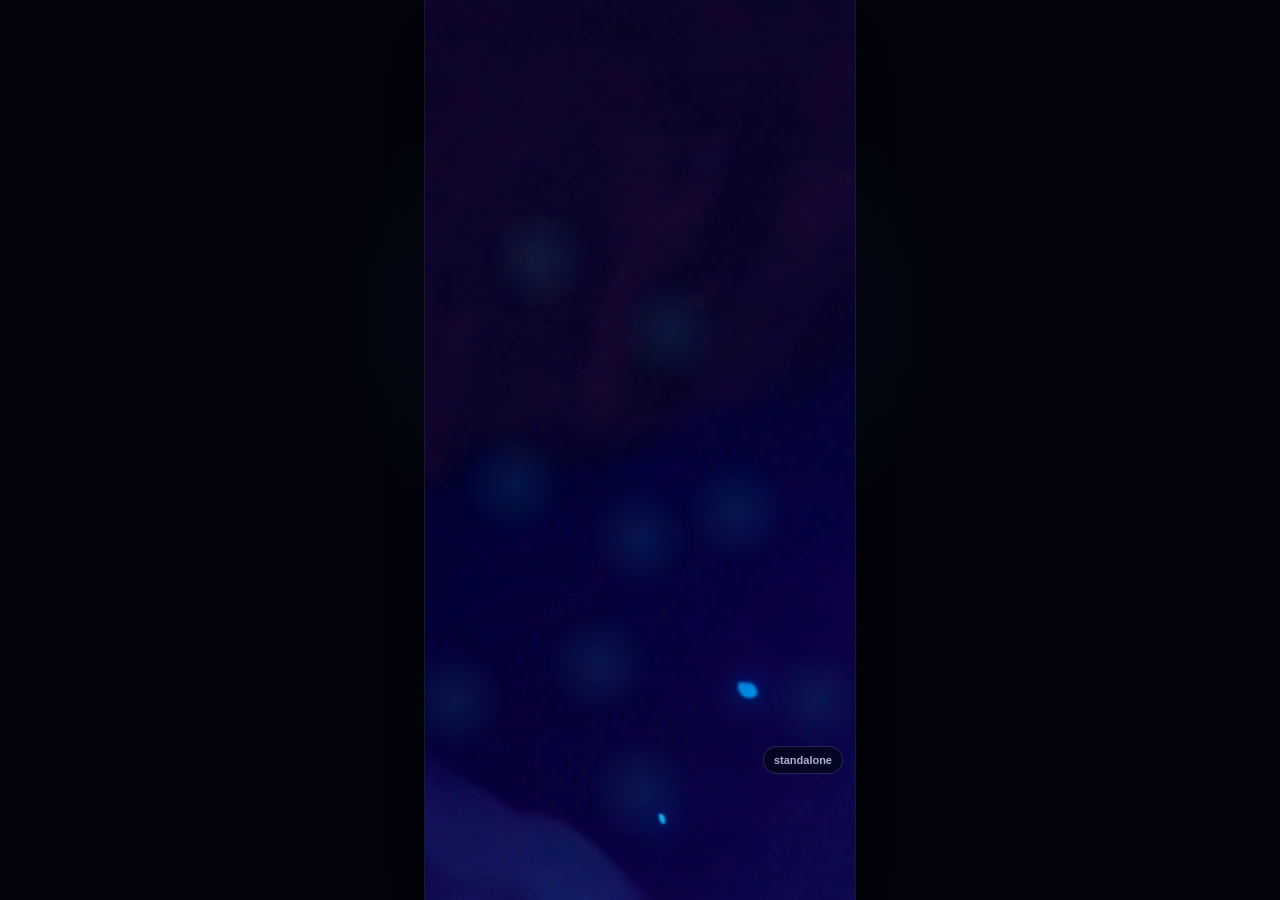
==== index.html @ a78a9703 "Update index.html" ====
<!doctype html>
<html lang="ru">
<head>
  <meta charset="UTF-8">
  <meta name="viewport" content="width=device-width,initial-scale=1,viewport-fit=cover">
  <meta name="color-scheme" content="dark">
  <meta name="theme-color" content="#07091a">
  <title>Башня Витрины · Game Center</title>
  <meta name="description" content="Музыкальный игровой центр Витрина Разбита">
  <link rel="stylesheet" href="./styles.css">
</head>
<body>
  <main class="bt-app" id="app">
    <section class="bt-scene" id="scene" aria-label="Башня Витрины">
      <div class="bt-world" id="world">
        <img class="bt-bg" id="bg-image" src="./assets/tower/bg.webp" alt="Башня Витрины" decoding="async" fetchpriority="high">

        <button class="bt-hotspot hotspot-melody" type="button" data-door="melody" aria-label="Зал Мелодий"></button>
        <button class="bt-hotspot hotspot-words" type="button" data-door="words" aria-label="Кузница Слов"></button>
        <button class="bt-hotspot hotspot-oracle" type="button" data-door="oracle" aria-label="Оракул Текстов"></button>
        <button class="bt-hotspot hotspot-heart" type="button" data-door="heart" aria-label="Сердце Витрины"></button>
        <button class="bt-hotspot hotspot-arena" type="button" data-door="arena" aria-label="Арена Турниров"></button>
        <button class="bt-hotspot hotspot-fame" type="button" data-door="fame" aria-label="Зал Славы"></button>
        <button class="bt-hotspot hotspot-daily" type="button" data-door="daily" aria-label="Ежедневный вызов"></button>
        <button class="bt-hotspot hotspot-chest" type="button" data-door="chest" aria-label="Сундук Осколков"></button>
        <button class="bt-hotspot hotspot-collection" type="button" data-door="collection" aria-label="Коллекция"></button>

        <button class="bt-nav-hotspot nav-games" type="button" data-door="nav:games" aria-label="Игры"></button>
        <button class="bt-nav-hotspot nav-tournaments" type="button" data-door="nav:tournaments" aria-label="Турниры"></button>
        <button class="bt-nav-hotspot nav-rating" type="button" data-door="nav:rating" aria-label="Рейтинг"></button>
        <button class="bt-nav-hotspot nav-profile" type="button" data-door="nav:profile" aria-label="Профиль"></button>
      </div>

      <div class="bt-bridge-pill" id="bridge-pill">bridge: wait</div>
      <div class="bt-toast" id="toast" hidden></div>
    </section>
  </main>

  <script type="module" src="./src/app.js"></script>
</body>
</html>
---- styles.css ----
:root{
  --bt-bg:#07091a;
  --bt-white:#ffffff;
  --bt-muted:#a7abc9;
  --bt-red:#ff3159;
  --bt-red2:#ff0f45;
  --bt-cyan:#25e8ff;
  --bt-blue:#167cff;
  --bt-panel:rgba(10,12,36,.74);
  --bt-border:rgba(123,130,210,.36);
}

*{box-sizing:border-box}

html,
body{
  width:100%;
  min-height:100%;
  margin:0;
  background:var(--bt-bg);
  color:var(--bt-white);
  font-family:-apple-system,BlinkMacSystemFont,"Segoe UI",Roboto,sans-serif;
  overflow:hidden;
}

button{
  font:inherit;
  color:inherit;
  -webkit-tap-highlight-color:transparent;
}

.bt-app{
  position:fixed;
  inset:0;
  overflow:hidden;
  background:
    radial-gradient(circle at 50% 35%,rgba(25,125,255,.22),transparent 34%),
    linear-gradient(180deg,#090b22 0%,#040511 100%);
}

.bt-scene{
  position:absolute;
  inset:0;
  overflow:hidden;
  isolation:isolate;
  background:#07091a;
  touch-action:none;
  user-select:none;
}

.bt-particles{
  position:absolute;
  inset:0;
  z-index:32;
  width:100%;
  height:100%;
  pointer-events:none;
  mix-blend-mode:screen;
}

.bt-layer{
  position:absolute;
  inset:-6%;
  z-index:1;
  will-change:transform;
  pointer-events:none;
}

.bt-layer img{
  width:100%;
  height:100%;
  object-fit:cover;
  display:block;
}

.bt-layer-bg{
  z-index:1;
  inset:-8%;
}

.bt-layer-tower{
  z-index:10;
  inset:-7%;
}

.bt-layer-fog{
  z-index:35;
  opacity:.82;
  mix-blend-mode:screen;
}

.bt-layer-fog-back{
  z-index:8;
  opacity:.45;
  filter:blur(1px);
  animation:btFogBack 12s ease-in-out infinite alternate;
}

.bt-layer-fog-front{
  z-index:38;
  opacity:.75;
  animation:btFogFront 9s ease-in-out infinite alternate;
}

.bt-energy{
  position:absolute;
  inset:-4%;
  z-index:18;
  width:108%;
  height:108%;
  pointer-events:none;
  filter:drop-shadow(0 0 8px rgba(255,49,89,.65));
  mix-blend-mode:screen;
}

.bt-energy-line{
  fill:none;
  stroke:var(--bt-red);
  stroke-width:4;
  stroke-linecap:round;
  stroke-linejoin:round;
  opacity:.75;
  stroke-dasharray:40 28;
  animation:btEnergyFlow 3.4s linear infinite,btEnergyPulse 2.2s ease-in-out infinite;
}

.line-b{
  stroke:#21e8ff;
  opacity:.45;
  animation-duration:4.2s,2.8s;
}

.line-c{
  stroke:#ff3159;
  opacity:.58;
  animation-duration:3.1s,2.5s;
}

.bt-topbar{
  position:absolute;
  left:0;
  right:0;
  top:0;
  z-index:60;
  display:flex;
  align-items:flex-start;
  justify-content:space-between;
  gap:14px;
  padding:calc(env(safe-area-inset-top) + 18px) 24px 18px;
  background:
    linear-gradient(180deg,rgba(7,8,25,.95),rgba(7,8,25,.82) 74%,rgba(7,8,25,0));
  border-bottom:1px solid rgba(129,135,221,.28);
  backdrop-filter:blur(8px);
}

.bt-title{
  min-width:0;
}

.bt-title h1{
  margin:0;
  font-size:clamp(34px,7vw,76px);
  line-height:.95;
  font-weight:900;
  letter-spacing:.2px;
  text-shadow:0 4px 18px rgba(0,0,0,.45);
}

.bt-title p{
  margin:12px 0 0;
  color:var(--bt-muted);
  font-size:clamp(20px,4.2vw,42px);
  line-height:1;
  font-weight:500;
}

.bt-profile{
  display:flex;
  align-items:center;
  gap:18px;
  flex-shrink:0;
}

.bt-shards{
  display:grid;
  grid-template-columns:auto auto;
  grid-template-rows:auto auto;
  align-items:center;
  column-gap:14px;
  min-width:190px;
  padding:12px 20px;
  border-radius:28px;
  background:rgba(19,21,58,.72);
  border:2px solid rgba(111,119,200,.5);
  box-shadow:inset 0 0 22px rgba(55,74,185,.25),0 0 24px rgba(255,49,89,.08);
}

.bt-shards img{
  grid-row:1 / 3;
  width:58px;
  height:58px;
  object-fit:contain;
  filter:drop-shadow(0 0 18px rgba(255,49,89,.55));
}

.bt-shards span{
  font-size:44px;
  line-height:.9;
  font-weight:900;
}

.bt-shards small{
  color:var(--bt-muted);
  font-size:22px;
  line-height:1;
  text-transform:uppercase;
  letter-spacing:.03em;
}

.bt-avatar{
  width:96px;
  height:96px;
  border-radius:26px;
  padding:5px;
  background:linear-gradient(135deg,#ff3159,#ff5a72);
  box-shadow:0 0 24px rgba(255,49,89,.3);
}

.bt-avatar img{
  width:100%;
  height:100%;
  display:block;
  object-fit:cover;
  border-radius:21px;
}

.bt-hotspot{
  position:absolute;
  z-index:30;
  width:260px;
  min-height:170px;
  padding:0;
  border:0;
  background:transparent;
  cursor:pointer;
  transform:translate3d(-50%,-50%,0);
  will-change:transform,filter;
}

.bt-hotspot::before{
  content:"";
  position:absolute;
  left:50%;
  top:48%;
  width:190px;
  height:190px;
  transform:translate(-50%,-50%);
  border-radius:50%;
  background:radial-gradient(circle,rgba(37,232,255,.2),rgba(37,232,255,.08) 42%,transparent 70%);
  filter:blur(4px);
  opacity:.75;
  transition:opacity .18s,transform .18s;
}

.bt-hotspot:hover::before,
.bt-hotspot.is-active::before{
  opacity:1;
  transform:translate(-50%,-50%) scale(1.08);
}

.bt-hotspot-icon{
  position:relative;
  z-index:3;
  display:block;
  width:138px;
  height:138px;
  object-fit:contain;
  margin:0 auto 8px;
  filter:
    drop-shadow(0 8px 4px rgba(0,0,0,.55))
    drop-shadow(0 0 18px rgba(37,232,255,.45));
  animation:btIconFloat 4.4s ease-in-out infinite;
}

.bt-hotspot-text{
  position:relative;
  z-index:4;
  display:block;
  text-align:center;
  text-shadow:
    0 4px 0 rgba(0,0,0,.75),
    0 0 9px rgba(0,0,0,.9);
}

.bt-hotspot-text b{
  display:block;
  font-size:clamp(22px,4vw,46px);
  line-height:1;
  font-weight:950;
  letter-spacing:.01em;
}

.bt-hotspot-text small{
  display:block;
  margin-top:8px;
  color:#c4c8df;
  font-size:clamp(17px,3vw,33px);
  line-height:1;
  font-weight:520;
}

.bt-portal{
  position:absolute;
  left:50%;
  top:42%;
  z-index:1;
  width:154px;
  height:154px;
  transform:translate(-50%,-50%);
  border-radius:50%;
  border:9px solid rgba(37,232,255,.88);
  box-shadow:
    0 0 18px rgba(37,232,255,.95),
    0 0 42px rgba(37,232,255,.62),
    inset 0 0 22px rgba(37,232,255,.65);
  animation:btPortalPulse 2.2s ease-in-out infinite,btPortalSpin 8s linear infinite;
}

.bt-portal::before,
.bt-portal::after{
  content:"";
  position:absolute;
  inset:-16px;
  border-radius:50%;
  border:2px solid rgba(37,232,255,.26);
}

.bt-portal::after{
  inset:18px;
  border-color:rgba(255,255,255,.18);
}

.bt-heart-pulse{
  position:absolute;
  left:50%;
  top:46%;
  z-index:1;
  width:210px;
  height:210px;
  transform:translate(-50%,-50%);
  border-radius:50%;
  background:radial-gradient(circle,rgba(255,49,89,.34),rgba(255,49,89,.12) 44%,transparent 72%);
  filter:blur(3px);
  animation:btHeartPulse 1.9s ease-in-out infinite;
}

.hotspot-melody{left:30%;top:29%}
.hotspot-words{left:56%;top:37%}
.hotspot-oracle{left:25%;top:54%}
.hotspot-heart{left:50%;top:60%}
.hotspot-arena{left:69%;top:57%}
.hotspot-fame{left:42%;top:74%}
.hotspot-daily{left:13%;top:78%}
.hotspot-chest{left:85%;top:78%}
.hotspot-collection{left:50%;top:88%}

.is-primary .bt-hotspot-icon{
  filter:
    drop-shadow(0 8px 4px rgba(0,0,0,.55))
    drop-shadow(0 0 26px rgba(37,232,255,.65));
}

.is-heart .bt-hotspot-icon{
  width:188px;
  height:188px;
  filter:
    drop-shadow(0 9px 5px rgba(0,0,0,.65))
    drop-shadow(0 0 30px rgba(255,49,89,.75));
}

.bt-nav{
  position:absolute;
  left:0;
  right:0;
  bottom:0;
  z-index:65;
  display:grid;
  grid-template-columns:repeat(4,1fr);
  min-height:118px;
  padding-bottom:env(safe-area-inset-bottom);
  background:rgba(9,10,35,.92);
  border-top:2px solid rgba(111,119,200,.36);
  backdrop-filter:blur(10px);
}

.bt-nav-item{
  position:relative;
  border:0;
  background:transparent;
  color:#aeb3d0;
  display:flex;
  flex-direction:column;
  align-items:center;
  justify-content:center;
  gap:8px;
  cursor:pointer;
  overflow:hidden;
}

.bt-nav-item span{
  font-size:36px;
  filter:drop-shadow(0 0 10px rgba(255,255,255,.08));
}

.bt-nav-item b{
  font-size:clamp(20px,4vw,40px);
  line-height:1;
  font-weight:850;
}

.bt-nav-item.is-active{
  color:#fff;
  background:linear-gradient(180deg,rgba(255,49,89,.16),rgba(255,49,89,.05));
  box-shadow:inset 0 0 38px rgba(255,49,89,.18);
}

.bt-nav-item.is-active::before{
  content:"";
  position:absolute;
  left:0;
  right:0;
  top:0;
  height:4px;
  background:var(--bt-red);
  box-shadow:0 0 22px var(--bt-red);
}

.bt-nav-item.is-active span{
  filter:drop-shadow(0 0 16px rgba(255,49,89,.72));
}

.bt-bridge-pill{
  position:absolute;
  right:12px;
  bottom:calc(126px + env(safe-area-inset-bottom));
  z-index:70;
  padding:7px 10px;
  border-radius:999px;
  background:rgba(3,5,17,.62);
  border:1px solid rgba(123,130,210,.28);
  color:#aeb3d0;
  font-size:11px;
  font-weight:800;
  backdrop-filter:blur(8px);
}

.bt-toast{
  position:absolute;
  left:50%;
  bottom:calc(142px + env(safe-area-inset-bottom));
  z-index:80;
  transform:translateX(-50%);
  max-width:min(520px,calc(100% - 32px));
  padding:12px 16px;
  border-radius:18px;
  background:rgba(6,8,24,.86);
  border:1px solid rgba(255,49,89,.35);
  color:#fff;
  font-size:16px;
  font-weight:800;
  text-align:center;
  box-shadow:0 12px 30px rgba(0,0,0,.35),0 0 24px rgba(255,49,89,.12);
  backdrop-filter:blur(10px);
}

.bt-toast:not([hidden]){
  animation:btToastIn .22s ease-out both;
}

@keyframes btPortalPulse{
  0%,100%{opacity:.78;transform:translate(-50%,-50%) scale(.96)}
  50%{opacity:1;transform:translate(-50%,-50%) scale(1.05)}
}

@keyframes btPortalSpin{
  to{rotate:360deg}
}

@keyframes btIconFloat{
  0%,100%{transform:translateY(0) rotate(-1deg)}
  50%{transform:translateY(-10px) rotate(1deg)}
}

@keyframes btHeartPulse{
  0%,100%{opacity:.64;transform:translate(-50%,-50%) scale(.88)}
  45%{opacity:1;transform:translate(-50%,-50%) scale(1.12)}
  62%{opacity:.8;transform:translate(-50%,-50%) scale(1)}
}

@keyframes btEnergyFlow{
  to{stroke-dashoffset:-136}
}

@keyframes btEnergyPulse{
  0%,100%{opacity:.4}
  50%{opacity:1}
}

@keyframes btFogBack{
  from{transform:translate3d(-1.5%,0,0)}
  to{transform:translate3d(1.5%,1%,0)}
}

@keyframes btFogFront{
  from{transform:translate3d(2%,0,0) scale(1)}
  to{transform:translate3d(-2%,1%,0) scale(1.03)}
}

@keyframes btToastIn{
  from{opacity:0;transform:translateX(-50%) translateY(12px) scale(.96)}
  to{opacity:1;transform:translateX(-50%) translateY(0) scale(1)}
}

@media(max-width:720px){
  .bt-topbar{
    padding-left:14px;
    padding-right:14px;
  }

  .bt-profile{
    gap:9px;
  }

  .bt-shards{
    min-width:118px;
    padding:8px 11px;
    border-radius:18px;
    column-gap:8px;
  }

  .bt-shards img{
    width:38px;
    height:38px;
  }

  .bt-shards span{
    font-size:28px;
  }

  .bt-shards small{
    font-size:13px;
  }

  .bt-avatar{
    width:62px;
    height:62px;
    border-radius:18px;
  }

  .bt-avatar img{
    border-radius:14px;
  }

  .bt-hotspot{
    width:168px;
    min-height:124px;
  }

  .bt-hotspot-icon{
    width:86px;
    height:86px;
    margin-bottom:4px;
  }

  .bt-portal{
    width:108px;
    height:108px;
    border-width:6px;
  }

  .is-heart .bt-hotspot-icon{
    width:128px;
    height:128px;
  }

  .bt-heart-pulse{
    width:150px;
    height:150px;
  }

  .bt-nav{
    min-height:88px;
  }

  .bt-nav-item span{
    font-size:26px;
  }

  .bt-bridge-pill{
    display:none;
  }
}

@media(max-width:460px){
  .bt-layer,
  .bt-layer-bg,
  .bt-layer-tower{
    inset:-10% -36%;
  }

  .bt-topbar{
    gap:8px;
  }

  .bt-title h1{
    font-size:34px;
  }

  .bt-title p{
    margin-top:7px;
    font-size:20px;
  }

  .bt-shards{
    min-width:104px;
  }

  .bt-shards small{
    display:none;
  }

  .bt-avatar{
    width:56px;
    height:56px;
  }

  .hotspot-melody{left:25%;top:28%}
  .hotspot-words{left:58%;top:36%}
  .hotspot-oracle{left:24%;top:53%}
  .hotspot-heart{left:50%;top:61%}
  .hotspot-arena{left:74%;top:56%}
  .hotspot-fame{left:43%;top:74%}
  .hotspot-daily{left:14%;top:78%}
  .hotspot-chest{left:85%;top:78%}
  .hotspot-collection{left:51%;top:89%}
}

@media(prefers-reduced-motion:reduce){
  .bt-portal,
  .bt-hotspot-icon,
  .bt-heart-pulse,
  .bt-energy-line,
  .bt-layer-fog-back,
  .bt-layer-fog-front{
    animation:none!important;
  }

  .bt-particles{
    display:none;
  }
}
/* =========================================================
   Scale/performance patch.
   Все игровые слои теперь живут внутри .bt-world и масштабируются
   от реального aspect ratio bg.webp, который выставляет JS.
   ========================================================= */

.bt-app{
  left:50%;
  right:auto;
  width:min(100vw,430px);
  max-width:430px;
  transform:translateX(-50%);
  contain:layout paint size;
}

.bt-scene{
  contain:layout paint size;
  background:#07091a;
}

.bt-world{
  position:absolute;
  left:50%;
  top:50%;
  width:100%;
  height:100%;
  z-index:1;
  overflow:visible;
  transform:translate3d(-50%,-50%,0);
  transform-origin:center center;
  will-change:width,height,transform;
}

.bt-world .bt-layer{
  inset:0;
}

.bt-world .bt-layer-bg,
.bt-world .bt-layer-tower{
  inset:0;
}

.bt-world .bt-layer img{
  width:100%;
  height:100%;
  object-fit:fill;
}

.bt-energy{
  inset:0;
  width:100%;
  height:100%;
  filter:drop-shadow(0 0 5px rgba(255,49,89,.42));
}

.bt-energy-line{
  opacity:.38;
  animation:none;
}

.line-b{
  opacity:.28;
}

.line-c{
  opacity:.34;
}

.bt-particles{
  z-index:40;
  opacity:.72;
}

.bt-layer-fog-back,
.bt-layer-fog-front{
  animation:none;
  opacity:.34;
}

.bt-hotspot{
  width:clamp(116px,38vw,164px);
  min-height:104px;
}

.bt-hotspot::before{
  width:112px;
  height:112px;
  opacity:.48;
  filter:blur(2px);
}

.bt-hotspot-icon{
  width:74px;
  height:74px;
  margin-bottom:3px;
  animation:none;
  filter:drop-shadow(0 5px 4px rgba(0,0,0,.5)) drop-shadow(0 0 10px rgba(37,232,255,.28));
}

.bt-hotspot-icon[hidden]{
  display:none!important;
}

.bt-hotspot-text b{
  font-size:clamp(17px,5.4vw,24px);
  line-height:.96;
}

.bt-hotspot-text small{
  margin-top:5px;
  font-size:clamp(12px,3.5vw,15px);
}

.bt-portal{
  width:92px;
  height:92px;
  border-width:5px;
  box-shadow:
    0 0 10px rgba(37,232,255,.72),
    0 0 22px rgba(37,232,255,.34),
    inset 0 0 14px rgba(37,232,255,.34);
  animation:btPortalPulse 3.2s ease-in-out infinite;
}

.bt-portal::before,
.bt-portal::after{
  opacity:.45;
}

.bt-heart-pulse{
  width:130px;
  height:130px;
  animation:btHeartPulse 2.8s ease-in-out infinite;
}

.is-heart .bt-hotspot-icon{
  width:116px;
  height:116px;
  filter:drop-shadow(0 7px 4px rgba(0,0,0,.55)) drop-shadow(0 0 16px rgba(255,49,89,.42));
}

.bt-topbar{
  padding:calc(env(safe-area-inset-top) + 12px) 14px 12px;
  gap:10px;
}

.bt-title h1{
  font-size:clamp(30px,9vw,46px);
  line-height:.96;
}

.bt-title p{
  margin-top:6px;
  font-size:clamp(18px,5vw,22px);
}

.bt-profile{
  gap:8px;
}

.bt-shards{
  min-width:116px;
  padding:8px 10px;
  border-radius:18px;
  column-gap:8px;
  border-width:1px;
}

.bt-shards img{
  width:34px;
  height:34px;
}

.bt-shards img[hidden]{
  display:none!important;
}

.bt-shards span{
  font-size:26px;
}

.bt-shards small{
  font-size:12px;
}

.bt-avatar{
  width:58px;
  height:58px;
  border-radius:18px;
  padding:4px;
}

.bt-avatar img{
  border-radius:14px;
}

.bt-avatar img[hidden]{
  display:none!important;
}

.bt-nav{
  min-height:88px;
}

.bt-nav-item span{
  font-size:25px;
}

.bt-nav-item b{
  font-size:clamp(16px,4.4vw,20px);
}

.bt-toast{
  bottom:calc(104px + env(safe-area-inset-bottom));
  font-size:13px;
}

@media(min-width:900px){
  html,
  body{
    background:
      radial-gradient(circle at 50% 35%,rgba(25,125,255,.18),transparent 34%),
      #03040c;
  }

  .bt-app{
    box-shadow:0 0 0 1px rgba(123,130,210,.18),0 22px 80px rgba(0,0,0,.55);
  }
}

@media(max-width:460px){
  .bt-layer,
  .bt-layer-bg,
  .bt-layer-tower{
    inset:0;
  }

  .bt-topbar{
    padding-left:12px;
    padding-right:12px;
  }

  .bt-shards{
    min-width:102px;
  }

  .bt-shards small{
    display:none;
  }

  .bt-hotspot{
    width:132px;
  }

  .bt-hotspot-icon{
    width:62px;
    height:62px;
  }

  .is-heart .bt-hotspot-icon{
    width:98px;
    height:98px;
  }
}

@media(prefers-reduced-motion:reduce){
  .bt-energy-line,
  .bt-portal,
  .bt-heart-pulse{
    animation:none!important;
  }
}
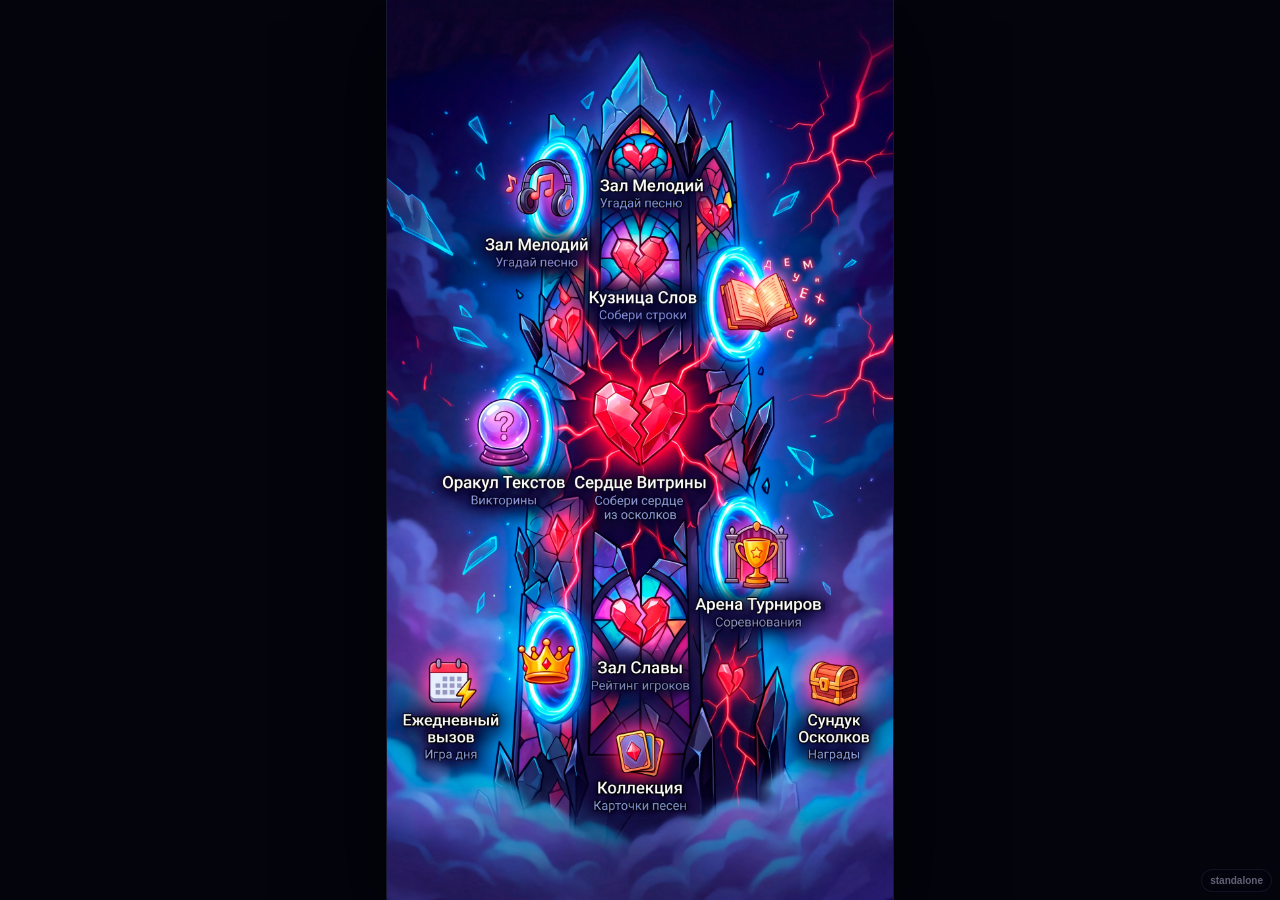
==== commit 183f4927: "Update index.html" ====
--- a/index.html
+++ b/index.html
@@ -9,11 +9,30 @@
   <meta name="description" content="Музыкальный игровой центр Витрина Разбита">
   <link rel="stylesheet" href="./styles.css">
 </head>
-<body>
+<body data-mode="lobby">
   <main class="bt-app" id="app">
     <section class="bt-scene" id="scene" aria-label="Башня Витрины">
       <div class="bt-world" id="world">
         <img class="bt-bg" id="bg-image" src="./assets/tower/bg.webp" alt="Башня Витрины" decoding="async" fetchpriority="high">
+
+        <header class="bt-topbar" aria-label="Профиль Game Center">
+          <div class="bt-title">
+            <h1>Башня Витрины</h1>
+            <p>Музыкальный игровой центр</p>
+          </div>
+          <div class="bt-profile">
+            <div class="bt-shards">
+              <span class="bt-shard-icon">♦</span>
+              <b id="shards-count">1250</b>
+              <small>осколков</small>
+            </div>
+            <div class="bt-avatar" id="avatar-box">👤</div>
+          </div>
+        </header>
+
+        <button class="bt-enter-game" type="button" id="enter-game">
+          <span>Войти</span>
+        </button>
 
         <button class="bt-hotspot hotspot-melody" type="button" data-door="melody" aria-label="Зал Мелодий"></button>
         <button class="bt-hotspot hotspot-words" type="button" data-door="words" aria-label="Кузница Слов"></button>
@@ -25,10 +44,24 @@
         <button class="bt-hotspot hotspot-chest" type="button" data-door="chest" aria-label="Сундук Осколков"></button>
         <button class="bt-hotspot hotspot-collection" type="button" data-door="collection" aria-label="Коллекция"></button>
 
-        <button class="bt-nav-hotspot nav-games" type="button" data-door="nav:games" aria-label="Игры"></button>
-        <button class="bt-nav-hotspot nav-tournaments" type="button" data-door="nav:tournaments" aria-label="Турниры"></button>
-        <button class="bt-nav-hotspot nav-rating" type="button" data-door="nav:rating" aria-label="Рейтинг"></button>
-        <button class="bt-nav-hotspot nav-profile" type="button" data-door="nav:profile" aria-label="Профиль"></button>
+        <footer class="bt-nav" aria-label="Навигация Game Center">
+          <button class="bt-nav-item nav-exit" type="button" id="exit-game" aria-label="Выход">
+            <span>↩</span>
+            <b>Выход</b>
+          </button>
+          <button class="bt-nav-item" type="button" data-door="nav:tournaments" aria-label="Турниры">
+            <span>🏆</span>
+            <b>Турниры</b>
+          </button>
+          <button class="bt-nav-item" type="button" data-door="nav:rating" aria-label="Рейтинг">
+            <span>▥</span>
+            <b>Рейтинг</b>
+          </button>
+          <button class="bt-nav-item" type="button" data-door="nav:profile" aria-label="Профиль">
+            <span>●</span>
+            <b>Профиль</b>
+          </button>
+        </footer>
       </div>
 
       <div class="bt-bridge-pill" id="bridge-pill">bridge: wait</div>
@@ -36,6 +69,6 @@
     </section>
   </main>
 
-  <script type="module" src="./src/app.js"></script>
+  <script src="./src/app.js" defer></script>
 </body>
 </html>
--- a/styles.css
+++ b/styles.css
@@ -1,13 +1,8 @@
 :root{
   --bt-bg:#07091a;
-  --bt-white:#ffffff;
-  --bt-muted:#a7abc9;
+  --bt-white:#fff;
   --bt-red:#ff3159;
-  --bt-red2:#ff0f45;
   --bt-cyan:#25e8ff;
-  --bt-blue:#167cff;
-  --bt-panel:rgba(10,12,36,.74);
-  --bt-border:rgba(123,130,210,.36);
 }
 
 *{box-sizing:border-box}
@@ -15,12 +10,18 @@
 html,
 body{
   width:100%;
-  min-height:100%;
+  height:100%;
   margin:0;
-  background:var(--bt-bg);
+  background:#03040c;
   color:var(--bt-white);
   font-family:-apple-system,BlinkMacSystemFont,"Segoe UI",Roboto,sans-serif;
   overflow:hidden;
+  overscroll-behavior:none;
+}
+
+body{
+  position:fixed;
+  inset:0;
 }
 
 button{
@@ -29,444 +30,115 @@
   -webkit-tap-highlight-color:transparent;
 }
 
-.bt-app{
+.bt-app,
+.bt-scene{
   position:fixed;
   inset:0;
+  width:100vw;
+  height:100dvh;
   overflow:hidden;
-  background:
-    radial-gradient(circle at 50% 35%,rgba(25,125,255,.22),transparent 34%),
-    linear-gradient(180deg,#090b22 0%,#040511 100%);
+  background:#03040c;
 }
 
 .bt-scene{
+  display:grid;
+  place-items:center;
+  touch-action:none;
+  user-select:none;
+  isolation:isolate;
+}
+
+.bt-world{
+  position:absolute;
+  left:50%;
+  top:50%;
+  width:min(100vw,calc(100dvh * 9 / 16));
+  height:min(100dvh,calc(100vw * 16 / 9));
+  aspect-ratio:9/16;
+  transform:translate3d(-50%,-50%,0);
+  overflow:hidden;
+  background:#07091a;
+  box-shadow:0 0 0 1px rgba(123,130,210,.18),0 22px 80px rgba(0,0,0,.55);
+}
+
+.bt-bg{
   position:absolute;
   inset:0;
-  overflow:hidden;
-  isolation:isolate;
-  background:#07091a;
-  touch-action:none;
-  user-select:none;
-}
-
-.bt-particles{
-  position:absolute;
-  inset:0;
-  z-index:32;
+  z-index:1;
   width:100%;
   height:100%;
-  pointer-events:none;
-  mix-blend-mode:screen;
-}
-
-.bt-layer{
-  position:absolute;
-  inset:-6%;
-  z-index:1;
-  will-change:transform;
+  display:block;
+  object-fit:fill;
+  object-position:center center;
+  user-select:none;
   pointer-events:none;
 }
 
-.bt-layer img{
-  width:100%;
-  height:100%;
-  object-fit:cover;
-  display:block;
+.bt-hotspot,
+.bt-nav-hotspot{
+  position:absolute;
+  z-index:10;
+  border:0;
+  padding:0;
+  margin:0;
+  background:transparent;
+  cursor:pointer;
+  transform:translate(-50%,-50%);
+  border-radius:22px;
 }
 
-.bt-layer-bg{
-  z-index:1;
-  inset:-8%;
+.bt-hotspot:focus-visible,
+.bt-nav-hotspot:focus-visible{
+  outline:2px solid rgba(37,232,255,.9);
+  outline-offset:2px;
+  box-shadow:0 0 22px rgba(37,232,255,.35);
 }
 
-.bt-layer-tower{
-  z-index:10;
-  inset:-7%;
-}
+.hotspot-melody{left:31%;top:27%;width:34%;height:15%}
+.hotspot-words{left:62%;top:33%;width:34%;height:15%}
+.hotspot-oracle{left:23%;top:48%;width:34%;height:15%}
+.hotspot-heart{left:51%;top:58%;width:34%;height:16%}
+.hotspot-arena{left:78%;top:57%;width:34%;height:15%}
+.hotspot-fame{left:46%;top:72%;width:34%;height:14%}
+.hotspot-daily{left:18%;top:78%;width:35%;height:14%}
+.hotspot-chest{left:82%;top:79%;width:35%;height:14%}
+.hotspot-collection{left:51%;top:88%;width:38%;height:13%}
 
-.bt-layer-fog{
-  z-index:35;
-  opacity:.82;
-  mix-blend-mode:screen;
-}
-
-.bt-layer-fog-back{
-  z-index:8;
-  opacity:.45;
-  filter:blur(1px);
-  animation:btFogBack 12s ease-in-out infinite alternate;
-}
-
-.bt-layer-fog-front{
-  z-index:38;
-  opacity:.75;
-  animation:btFogFront 9s ease-in-out infinite alternate;
-}
-
-.bt-energy{
-  position:absolute;
-  inset:-4%;
-  z-index:18;
-  width:108%;
-  height:108%;
-  pointer-events:none;
-  filter:drop-shadow(0 0 8px rgba(255,49,89,.65));
-  mix-blend-mode:screen;
-}
-
-.bt-energy-line{
-  fill:none;
-  stroke:var(--bt-red);
-  stroke-width:4;
-  stroke-linecap:round;
-  stroke-linejoin:round;
-  opacity:.75;
-  stroke-dasharray:40 28;
-  animation:btEnergyFlow 3.4s linear infinite,btEnergyPulse 2.2s ease-in-out infinite;
-}
-
-.line-b{
-  stroke:#21e8ff;
-  opacity:.45;
-  animation-duration:4.2s,2.8s;
-}
-
-.line-c{
-  stroke:#ff3159;
-  opacity:.58;
-  animation-duration:3.1s,2.5s;
-}
-
-.bt-topbar{
-  position:absolute;
-  left:0;
-  right:0;
-  top:0;
-  z-index:60;
-  display:flex;
-  align-items:flex-start;
-  justify-content:space-between;
-  gap:14px;
-  padding:calc(env(safe-area-inset-top) + 18px) 24px 18px;
-  background:
-    linear-gradient(180deg,rgba(7,8,25,.95),rgba(7,8,25,.82) 74%,rgba(7,8,25,0));
-  border-bottom:1px solid rgba(129,135,221,.28);
-  backdrop-filter:blur(8px);
-}
-
-.bt-title{
-  min-width:0;
-}
-
-.bt-title h1{
-  margin:0;
-  font-size:clamp(34px,7vw,76px);
-  line-height:.95;
-  font-weight:900;
-  letter-spacing:.2px;
-  text-shadow:0 4px 18px rgba(0,0,0,.45);
-}
-
-.bt-title p{
-  margin:12px 0 0;
-  color:var(--bt-muted);
-  font-size:clamp(20px,4.2vw,42px);
-  line-height:1;
-  font-weight:500;
-}
-
-.bt-profile{
-  display:flex;
-  align-items:center;
-  gap:18px;
-  flex-shrink:0;
-}
-
-.bt-shards{
-  display:grid;
-  grid-template-columns:auto auto;
-  grid-template-rows:auto auto;
-  align-items:center;
-  column-gap:14px;
-  min-width:190px;
-  padding:12px 20px;
-  border-radius:28px;
-  background:rgba(19,21,58,.72);
-  border:2px solid rgba(111,119,200,.5);
-  box-shadow:inset 0 0 22px rgba(55,74,185,.25),0 0 24px rgba(255,49,89,.08);
-}
-
-.bt-shards img{
-  grid-row:1 / 3;
-  width:58px;
-  height:58px;
-  object-fit:contain;
-  filter:drop-shadow(0 0 18px rgba(255,49,89,.55));
-}
-
-.bt-shards span{
-  font-size:44px;
-  line-height:.9;
-  font-weight:900;
-}
-
-.bt-shards small{
-  color:var(--bt-muted);
-  font-size:22px;
-  line-height:1;
-  text-transform:uppercase;
-  letter-spacing:.03em;
-}
-
-.bt-avatar{
-  width:96px;
-  height:96px;
-  border-radius:26px;
-  padding:5px;
-  background:linear-gradient(135deg,#ff3159,#ff5a72);
-  box-shadow:0 0 24px rgba(255,49,89,.3);
-}
-
-.bt-avatar img{
-  width:100%;
-  height:100%;
-  display:block;
-  object-fit:cover;
-  border-radius:21px;
-}
-
-.bt-hotspot{
-  position:absolute;
-  z-index:30;
-  width:260px;
-  min-height:170px;
-  padding:0;
-  border:0;
-  background:transparent;
-  cursor:pointer;
-  transform:translate3d(-50%,-50%,0);
-  will-change:transform,filter;
-}
-
-.bt-hotspot::before{
-  content:"";
-  position:absolute;
-  left:50%;
-  top:48%;
-  width:190px;
-  height:190px;
-  transform:translate(-50%,-50%);
-  border-radius:50%;
-  background:radial-gradient(circle,rgba(37,232,255,.2),rgba(37,232,255,.08) 42%,transparent 70%);
-  filter:blur(4px);
-  opacity:.75;
-  transition:opacity .18s,transform .18s;
-}
-
-.bt-hotspot:hover::before,
-.bt-hotspot.is-active::before{
-  opacity:1;
-  transform:translate(-50%,-50%) scale(1.08);
-}
-
-.bt-hotspot-icon{
-  position:relative;
-  z-index:3;
-  display:block;
-  width:138px;
-  height:138px;
-  object-fit:contain;
-  margin:0 auto 8px;
-  filter:
-    drop-shadow(0 8px 4px rgba(0,0,0,.55))
-    drop-shadow(0 0 18px rgba(37,232,255,.45));
-  animation:btIconFloat 4.4s ease-in-out infinite;
-}
-
-.bt-hotspot-text{
-  position:relative;
-  z-index:4;
-  display:block;
-  text-align:center;
-  text-shadow:
-    0 4px 0 rgba(0,0,0,.75),
-    0 0 9px rgba(0,0,0,.9);
-}
-
-.bt-hotspot-text b{
-  display:block;
-  font-size:clamp(22px,4vw,46px);
-  line-height:1;
-  font-weight:950;
-  letter-spacing:.01em;
-}
-
-.bt-hotspot-text small{
-  display:block;
-  margin-top:8px;
-  color:#c4c8df;
-  font-size:clamp(17px,3vw,33px);
-  line-height:1;
-  font-weight:520;
-}
-
-.bt-portal{
-  position:absolute;
-  left:50%;
-  top:42%;
-  z-index:1;
-  width:154px;
-  height:154px;
-  transform:translate(-50%,-50%);
-  border-radius:50%;
-  border:9px solid rgba(37,232,255,.88);
-  box-shadow:
-    0 0 18px rgba(37,232,255,.95),
-    0 0 42px rgba(37,232,255,.62),
-    inset 0 0 22px rgba(37,232,255,.65);
-  animation:btPortalPulse 2.2s ease-in-out infinite,btPortalSpin 8s linear infinite;
-}
-
-.bt-portal::before,
-.bt-portal::after{
-  content:"";
-  position:absolute;
-  inset:-16px;
-  border-radius:50%;
-  border:2px solid rgba(37,232,255,.26);
-}
-
-.bt-portal::after{
-  inset:18px;
-  border-color:rgba(255,255,255,.18);
-}
-
-.bt-heart-pulse{
-  position:absolute;
-  left:50%;
-  top:46%;
-  z-index:1;
-  width:210px;
-  height:210px;
-  transform:translate(-50%,-50%);
-  border-radius:50%;
-  background:radial-gradient(circle,rgba(255,49,89,.34),rgba(255,49,89,.12) 44%,transparent 72%);
-  filter:blur(3px);
-  animation:btHeartPulse 1.9s ease-in-out infinite;
-}
-
-.hotspot-melody{left:30%;top:29%}
-.hotspot-words{left:56%;top:37%}
-.hotspot-oracle{left:25%;top:54%}
-.hotspot-heart{left:50%;top:60%}
-.hotspot-arena{left:69%;top:57%}
-.hotspot-fame{left:42%;top:74%}
-.hotspot-daily{left:13%;top:78%}
-.hotspot-chest{left:85%;top:78%}
-.hotspot-collection{left:50%;top:88%}
-
-.is-primary .bt-hotspot-icon{
-  filter:
-    drop-shadow(0 8px 4px rgba(0,0,0,.55))
-    drop-shadow(0 0 26px rgba(37,232,255,.65));
-}
-
-.is-heart .bt-hotspot-icon{
-  width:188px;
-  height:188px;
-  filter:
-    drop-shadow(0 9px 5px rgba(0,0,0,.65))
-    drop-shadow(0 0 30px rgba(255,49,89,.75));
-}
-
-.bt-nav{
-  position:absolute;
-  left:0;
-  right:0;
-  bottom:0;
-  z-index:65;
-  display:grid;
-  grid-template-columns:repeat(4,1fr);
-  min-height:118px;
-  padding-bottom:env(safe-area-inset-bottom);
-  background:rgba(9,10,35,.92);
-  border-top:2px solid rgba(111,119,200,.36);
-  backdrop-filter:blur(10px);
-}
-
-.bt-nav-item{
-  position:relative;
-  border:0;
-  background:transparent;
-  color:#aeb3d0;
-  display:flex;
-  flex-direction:column;
-  align-items:center;
-  justify-content:center;
-  gap:8px;
-  cursor:pointer;
-  overflow:hidden;
-}
-
-.bt-nav-item span{
-  font-size:36px;
-  filter:drop-shadow(0 0 10px rgba(255,255,255,.08));
-}
-
-.bt-nav-item b{
-  font-size:clamp(20px,4vw,40px);
-  line-height:1;
-  font-weight:850;
-}
-
-.bt-nav-item.is-active{
-  color:#fff;
-  background:linear-gradient(180deg,rgba(255,49,89,.16),rgba(255,49,89,.05));
-  box-shadow:inset 0 0 38px rgba(255,49,89,.18);
-}
-
-.bt-nav-item.is-active::before{
-  content:"";
-  position:absolute;
-  left:0;
-  right:0;
-  top:0;
-  height:4px;
-  background:var(--bt-red);
-  box-shadow:0 0 22px var(--bt-red);
-}
-
-.bt-nav-item.is-active span{
-  filter:drop-shadow(0 0 16px rgba(255,49,89,.72));
-}
+.nav-games{left:13%;top:96%;width:25%;height:8%}
+.nav-tournaments{left:38%;top:96%;width:25%;height:8%}
+.nav-rating{left:63%;top:96%;width:25%;height:8%}
+.nav-profile{left:88%;top:96%;width:25%;height:8%}
 
 .bt-bridge-pill{
   position:absolute;
-  right:12px;
-  bottom:calc(126px + env(safe-area-inset-bottom));
-  z-index:70;
-  padding:7px 10px;
+  right:8px;
+  bottom:8px;
+  z-index:20;
+  padding:5px 8px;
   border-radius:999px;
-  background:rgba(3,5,17,.62);
-  border:1px solid rgba(123,130,210,.28);
+  background:rgba(3,5,17,.52);
+  border:1px solid rgba(123,130,210,.22);
   color:#aeb3d0;
-  font-size:11px;
+  font-size:10px;
   font-weight:800;
-  backdrop-filter:blur(8px);
+  backdrop-filter:blur(6px);
+  opacity:.55;
+  pointer-events:none;
 }
 
 .bt-toast{
   position:absolute;
   left:50%;
-  bottom:calc(142px + env(safe-area-inset-bottom));
-  z-index:80;
+  bottom:18px;
+  z-index:30;
   transform:translateX(-50%);
-  max-width:min(520px,calc(100% - 32px));
-  padding:12px 16px;
-  border-radius:18px;
+  max-width:min(360px,calc(100% - 24px));
+  padding:10px 14px;
+  border-radius:16px;
   background:rgba(6,8,24,.86);
   border:1px solid rgba(255,49,89,.35);
   color:#fff;
-  font-size:16px;
+  font-size:13px;
   font-weight:800;
   text-align:center;
   box-shadow:0 12px 30px rgba(0,0,0,.35),0 0 24px rgba(255,49,89,.12);
@@ -474,126 +146,17 @@
 }
 
 .bt-toast:not([hidden]){
-  animation:btToastIn .22s ease-out both;
-}
-
-@keyframes btPortalPulse{
-  0%,100%{opacity:.78;transform:translate(-50%,-50%) scale(.96)}
-  50%{opacity:1;transform:translate(-50%,-50%) scale(1.05)}
-}
-
-@keyframes btPortalSpin{
-  to{rotate:360deg}
-}
-
-@keyframes btIconFloat{
-  0%,100%{transform:translateY(0) rotate(-1deg)}
-  50%{transform:translateY(-10px) rotate(1deg)}
-}
-
-@keyframes btHeartPulse{
-  0%,100%{opacity:.64;transform:translate(-50%,-50%) scale(.88)}
-  45%{opacity:1;transform:translate(-50%,-50%) scale(1.12)}
-  62%{opacity:.8;transform:translate(-50%,-50%) scale(1)}
-}
-
-@keyframes btEnergyFlow{
-  to{stroke-dashoffset:-136}
-}
-
-@keyframes btEnergyPulse{
-  0%,100%{opacity:.4}
-  50%{opacity:1}
-}
-
-@keyframes btFogBack{
-  from{transform:translate3d(-1.5%,0,0)}
-  to{transform:translate3d(1.5%,1%,0)}
-}
-
-@keyframes btFogFront{
-  from{transform:translate3d(2%,0,0) scale(1)}
-  to{transform:translate3d(-2%,1%,0) scale(1.03)}
+  animation:btToastIn .18s ease-out both;
 }
 
 @keyframes btToastIn{
-  from{opacity:0;transform:translateX(-50%) translateY(12px) scale(.96)}
+  from{opacity:0;transform:translateX(-50%) translateY(10px) scale(.96)}
   to{opacity:1;transform:translateX(-50%) translateY(0) scale(1)}
 }
 
-@media(max-width:720px){
-  .bt-topbar{
-    padding-left:14px;
-    padding-right:14px;
-  }
-
-  .bt-profile{
-    gap:9px;
-  }
-
-  .bt-shards{
-    min-width:118px;
-    padding:8px 11px;
-    border-radius:18px;
-    column-gap:8px;
-  }
-
-  .bt-shards img{
-    width:38px;
-    height:38px;
-  }
-
-  .bt-shards span{
-    font-size:28px;
-  }
-
-  .bt-shards small{
-    font-size:13px;
-  }
-
-  .bt-avatar{
-    width:62px;
-    height:62px;
-    border-radius:18px;
-  }
-
-  .bt-avatar img{
-    border-radius:14px;
-  }
-
-  .bt-hotspot{
-    width:168px;
-    min-height:124px;
-  }
-
-  .bt-hotspot-icon{
-    width:86px;
-    height:86px;
-    margin-bottom:4px;
-  }
-
-  .bt-portal{
-    width:108px;
-    height:108px;
-    border-width:6px;
-  }
-
-  .is-heart .bt-hotspot-icon{
-    width:128px;
-    height:128px;
-  }
-
-  .bt-heart-pulse{
-    width:150px;
-    height:150px;
-  }
-
-  .bt-nav{
-    min-height:88px;
-  }
-
-  .bt-nav-item span{
-    font-size:26px;
+@media(max-width:430px){
+  .bt-world{
+    box-shadow:none;
   }
 
   .bt-bridge-pill{
@@ -601,333 +164,8 @@
   }
 }
 
-@media(max-width:460px){
-  .bt-layer,
-  .bt-layer-bg,
-  .bt-layer-tower{
-    inset:-10% -36%;
-  }
-
-  .bt-topbar{
-    gap:8px;
-  }
-
-  .bt-title h1{
-    font-size:34px;
-  }
-
-  .bt-title p{
-    margin-top:7px;
-    font-size:20px;
-  }
-
-  .bt-shards{
-    min-width:104px;
-  }
-
-  .bt-shards small{
-    display:none;
-  }
-
-  .bt-avatar{
-    width:56px;
-    height:56px;
-  }
-
-  .hotspot-melody{left:25%;top:28%}
-  .hotspot-words{left:58%;top:36%}
-  .hotspot-oracle{left:24%;top:53%}
-  .hotspot-heart{left:50%;top:61%}
-  .hotspot-arena{left:74%;top:56%}
-  .hotspot-fame{left:43%;top:74%}
-  .hotspot-daily{left:14%;top:78%}
-  .hotspot-chest{left:85%;top:78%}
-  .hotspot-collection{left:51%;top:89%}
-}
-
 @media(prefers-reduced-motion:reduce){
-  .bt-portal,
-  .bt-hotspot-icon,
-  .bt-heart-pulse,
-  .bt-energy-line,
-  .bt-layer-fog-back,
-  .bt-layer-fog-front{
-    animation:none!important;
-  }
-
-  .bt-particles{
-    display:none;
+  .bt-toast:not([hidden]){
+    animation:none;
   }
 }
-/* =========================================================
-   Scale/performance patch.
-   Все игровые слои теперь живут внутри .bt-world и масштабируются
-   от реального aspect ratio bg.webp, который выставляет JS.
-   ========================================================= */
-
-.bt-app{
-  left:50%;
-  right:auto;
-  width:min(100vw,430px);
-  max-width:430px;
-  transform:translateX(-50%);
-  contain:layout paint size;
-}
-
-.bt-scene{
-  contain:layout paint size;
-  background:#07091a;
-}
-
-.bt-world{
-  position:absolute;
-  left:50%;
-  top:50%;
-  width:100%;
-  height:100%;
-  z-index:1;
-  overflow:visible;
-  transform:translate3d(-50%,-50%,0);
-  transform-origin:center center;
-  will-change:width,height,transform;
-}
-
-.bt-world .bt-layer{
-  inset:0;
-}
-
-.bt-world .bt-layer-bg,
-.bt-world .bt-layer-tower{
-  inset:0;
-}
-
-.bt-world .bt-layer img{
-  width:100%;
-  height:100%;
-  object-fit:fill;
-}
-
-.bt-energy{
-  inset:0;
-  width:100%;
-  height:100%;
-  filter:drop-shadow(0 0 5px rgba(255,49,89,.42));
-}
-
-.bt-energy-line{
-  opacity:.38;
-  animation:none;
-}
-
-.line-b{
-  opacity:.28;
-}
-
-.line-c{
-  opacity:.34;
-}
-
-.bt-particles{
-  z-index:40;
-  opacity:.72;
-}
-
-.bt-layer-fog-back,
-.bt-layer-fog-front{
-  animation:none;
-  opacity:.34;
-}
-
-.bt-hotspot{
-  width:clamp(116px,38vw,164px);
-  min-height:104px;
-}
-
-.bt-hotspot::before{
-  width:112px;
-  height:112px;
-  opacity:.48;
-  filter:blur(2px);
-}
-
-.bt-hotspot-icon{
-  width:74px;
-  height:74px;
-  margin-bottom:3px;
-  animation:none;
-  filter:drop-shadow(0 5px 4px rgba(0,0,0,.5)) drop-shadow(0 0 10px rgba(37,232,255,.28));
-}
-
-.bt-hotspot-icon[hidden]{
-  display:none!important;
-}
-
-.bt-hotspot-text b{
-  font-size:clamp(17px,5.4vw,24px);
-  line-height:.96;
-}
-
-.bt-hotspot-text small{
-  margin-top:5px;
-  font-size:clamp(12px,3.5vw,15px);
-}
-
-.bt-portal{
-  width:92px;
-  height:92px;
-  border-width:5px;
-  box-shadow:
-    0 0 10px rgba(37,232,255,.72),
-    0 0 22px rgba(37,232,255,.34),
-    inset 0 0 14px rgba(37,232,255,.34);
-  animation:btPortalPulse 3.2s ease-in-out infinite;
-}
-
-.bt-portal::before,
-.bt-portal::after{
-  opacity:.45;
-}
-
-.bt-heart-pulse{
-  width:130px;
-  height:130px;
-  animation:btHeartPulse 2.8s ease-in-out infinite;
-}
-
-.is-heart .bt-hotspot-icon{
-  width:116px;
-  height:116px;
-  filter:drop-shadow(0 7px 4px rgba(0,0,0,.55)) drop-shadow(0 0 16px rgba(255,49,89,.42));
-}
-
-.bt-topbar{
-  padding:calc(env(safe-area-inset-top) + 12px) 14px 12px;
-  gap:10px;
-}
-
-.bt-title h1{
-  font-size:clamp(30px,9vw,46px);
-  line-height:.96;
-}
-
-.bt-title p{
-  margin-top:6px;
-  font-size:clamp(18px,5vw,22px);
-}
-
-.bt-profile{
-  gap:8px;
-}
-
-.bt-shards{
-  min-width:116px;
-  padding:8px 10px;
-  border-radius:18px;
-  column-gap:8px;
-  border-width:1px;
-}
-
-.bt-shards img{
-  width:34px;
-  height:34px;
-}
-
-.bt-shards img[hidden]{
-  display:none!important;
-}
-
-.bt-shards span{
-  font-size:26px;
-}
-
-.bt-shards small{
-  font-size:12px;
-}
-
-.bt-avatar{
-  width:58px;
-  height:58px;
-  border-radius:18px;
-  padding:4px;
-}
-
-.bt-avatar img{
-  border-radius:14px;
-}
-
-.bt-avatar img[hidden]{
-  display:none!important;
-}
-
-.bt-nav{
-  min-height:88px;
-}
-
-.bt-nav-item span{
-  font-size:25px;
-}
-
-.bt-nav-item b{
-  font-size:clamp(16px,4.4vw,20px);
-}
-
-.bt-toast{
-  bottom:calc(104px + env(safe-area-inset-bottom));
-  font-size:13px;
-}
-
-@media(min-width:900px){
-  html,
-  body{
-    background:
-      radial-gradient(circle at 50% 35%,rgba(25,125,255,.18),transparent 34%),
-      #03040c;
-  }
-
-  .bt-app{
-    box-shadow:0 0 0 1px rgba(123,130,210,.18),0 22px 80px rgba(0,0,0,.55);
-  }
-}
-
-@media(max-width:460px){
-  .bt-layer,
-  .bt-layer-bg,
-  .bt-layer-tower{
-    inset:0;
-  }
-
-  .bt-topbar{
-    padding-left:12px;
-    padding-right:12px;
-  }
-
-  .bt-shards{
-    min-width:102px;
-  }
-
-  .bt-shards small{
-    display:none;
-  }
-
-  .bt-hotspot{
-    width:132px;
-  }
-
-  .bt-hotspot-icon{
-    width:62px;
-    height:62px;
-  }
-
-  .is-heart .bt-hotspot-icon{
-    width:98px;
-    height:98px;
-  }
-}
-
-@media(prefers-reduced-motion:reduce){
-  .bt-energy-line,
-  .bt-portal,
-  .bt-heart-pulse{
-    animation:none!important;
-  }
-}
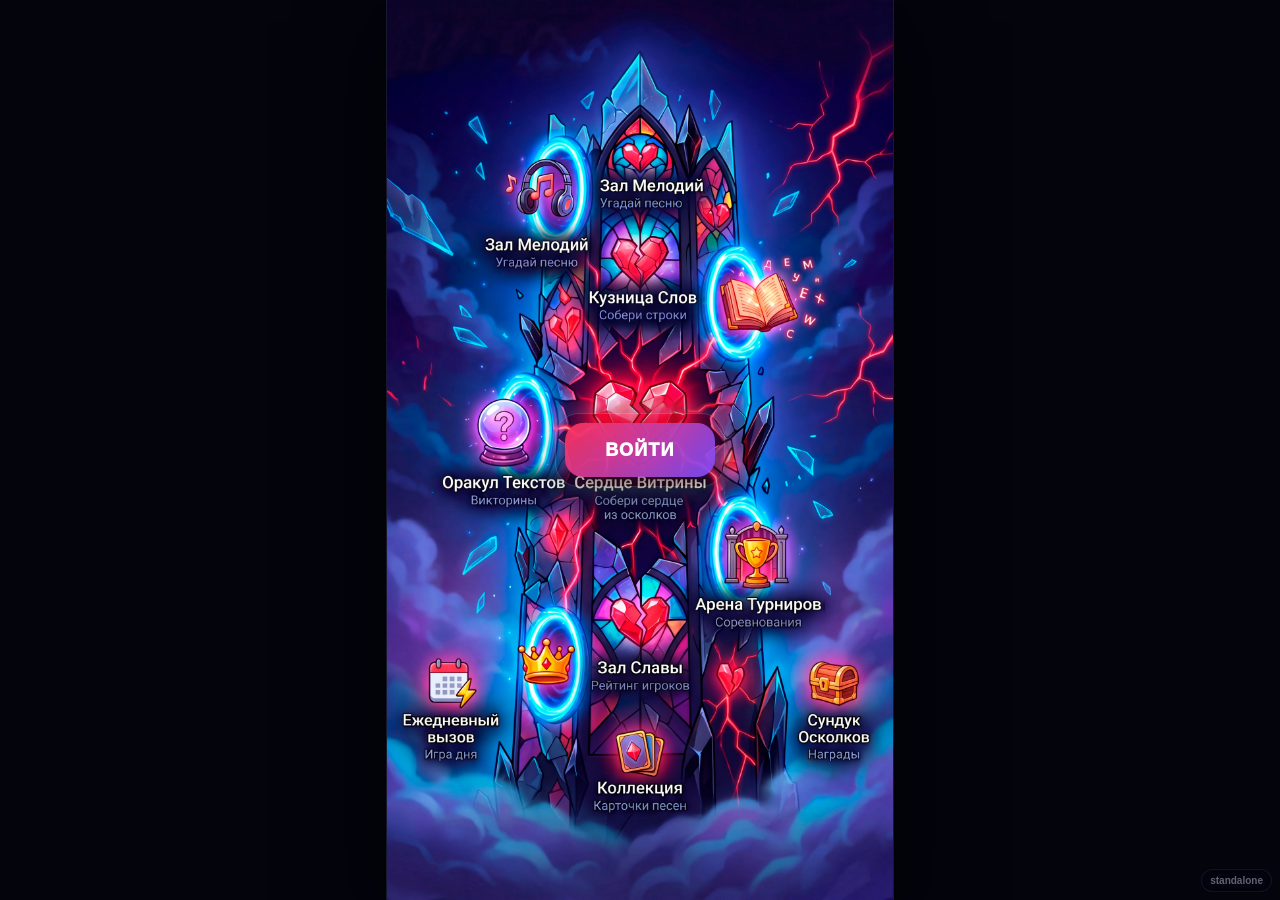
==== commit 5a72ff1a: "Update index.html" ====
--- a/index.html
+++ b/index.html
@@ -53,9 +53,9 @@
             <span>🏆</span>
             <b>Турниры</b>
           </button>
-          <button class="bt-nav-item" type="button" data-door="nav:rating" aria-label="Рейтинг">
-            <span>▥</span>
-            <b>Рейтинг</b>
+          <button class="bt-nav-item" type="button" data-door="nav:friends" aria-label="Друзья">
+            <span>👥</span>
+            <b>Друзья</b>
           </button>
           <button class="bt-nav-item" type="button" data-door="nav:profile" aria-label="Профиль">
             <span>●</span>
--- a/styles.css
+++ b/styles.css
@@ -3,6 +3,7 @@
   --bt-white:#fff;
   --bt-red:#ff3159;
   --bt-cyan:#25e8ff;
+  --bt-muted:#aeb3d0;
 }
 
 *{box-sizing:border-box}
@@ -43,9 +44,13 @@
 .bt-scene{
   display:grid;
   place-items:center;
-  touch-action:none;
+  touch-action:pan-y;
   user-select:none;
   isolation:isolate;
+}
+
+body[data-mode="play"] .bt-scene{
+  touch-action:none;
 }
 
 .bt-world{
@@ -74,10 +79,163 @@
   pointer-events:none;
 }
 
+.bt-topbar{
+  position:absolute;
+  left:0;
+  right:0;
+  top:0;
+  z-index:20;
+  display:flex;
+  align-items:flex-start;
+  justify-content:space-between;
+  gap:10px;
+  padding:18px 16px 14px;
+  background:linear-gradient(180deg,rgba(7,8,25,.96),rgba(7,8,25,.86) 74%,rgba(7,8,25,0));
+  border-bottom:1px solid rgba(123,130,210,.32);
+  opacity:0;
+  pointer-events:none;
+  transform:translateY(-8px);
+  transition:opacity .18s ease,transform .18s ease;
+}
+
+body[data-mode="play"] .bt-topbar{
+  opacity:1;
+  pointer-events:auto;
+  transform:translateY(0);
+}
+
+.bt-title{
+  min-width:0;
+}
+
+.bt-title h1{
+  margin:0;
+  font-size:clamp(26px,8vw,42px);
+  line-height:.96;
+  font-weight:950;
+  text-shadow:0 4px 18px rgba(0,0,0,.5);
+}
+
+.bt-title p{
+  margin:6px 0 0;
+  color:var(--bt-muted);
+  font-size:clamp(14px,4vw,19px);
+  line-height:1.1;
+}
+
+.bt-profile{
+  display:flex;
+  align-items:center;
+  gap:8px;
+  flex-shrink:0;
+}
+
+.bt-shards{
+  min-width:96px;
+  min-height:46px;
+  display:grid;
+  grid-template-columns:auto auto;
+  grid-template-rows:auto auto;
+  align-items:center;
+  column-gap:7px;
+  padding:7px 9px;
+  border-radius:16px;
+  background:rgba(19,21,58,.74);
+  border:1px solid rgba(111,119,200,.52);
+  box-shadow:inset 0 0 18px rgba(55,74,185,.2);
+}
+
+.bt-shard-icon{
+  grid-row:1 / 3;
+  color:var(--bt-red);
+  font-size:24px;
+  line-height:1;
+  text-shadow:0 0 14px rgba(255,49,89,.75);
+}
+
+.bt-shards b{
+  font-size:21px;
+  line-height:.9;
+  font-weight:950;
+}
+
+.bt-shards small{
+  color:var(--bt-muted);
+  font-size:10px;
+  line-height:1;
+  text-transform:uppercase;
+  letter-spacing:.04em;
+}
+
+.bt-avatar{
+  width:50px;
+  height:50px;
+  border-radius:16px;
+  display:grid;
+  place-items:center;
+  overflow:hidden;
+  background:linear-gradient(135deg,#ff3159,#ff5a72);
+  border:3px solid #ff3159;
+  box-shadow:0 0 22px rgba(255,49,89,.3);
+  font-size:24px;
+}
+
+.bt-avatar img{
+  width:100%;
+  height:100%;
+  display:block;
+  object-fit:cover;
+}
+
+.bt-enter-game{
+  position:absolute;
+  left:50%;
+  top:50%;
+  z-index:30;
+  transform:translate(-50%,-50%);
+  min-width:150px;
+  min-height:54px;
+  border:0;
+  border-radius:18px;
+  padding:0 26px;
+  cursor:pointer;
+  background:linear-gradient(135deg,rgba(255,49,89,.95),rgba(124,77,255,.92));
+  color:#fff;
+  font-size:18px;
+  font-weight:950;
+  letter-spacing:1.2px;
+  text-transform:uppercase;
+  box-shadow:0 14px 38px rgba(0,0,0,.48),0 0 34px rgba(255,49,89,.32);
+  transition:transform .14s ease,filter .16s ease,opacity .18s ease;
+}
+
+.bt-enter-game::before{
+  content:"";
+  position:absolute;
+  inset:-10px;
+  border-radius:24px;
+  border:1px solid rgba(255,255,255,.16);
+  box-shadow:0 0 26px rgba(37,232,255,.24);
+  pointer-events:none;
+}
+
+.bt-enter-game:active{
+  transform:translate(-50%,-50%) scale(.96);
+}
+
+.bt-enter-game:hover{
+  filter:brightness(1.08);
+}
+
+body[data-mode="play"] .bt-enter-game{
+  opacity:0;
+  pointer-events:none;
+}
+
 .bt-hotspot,
-.bt-nav-hotspot{
-  position:absolute;
-  z-index:10;
+.bt-nav-item{
+  position:absolute;
+  z-index:15;
   border:0;
   padding:0;
   margin:0;
@@ -87,11 +245,25 @@
   border-radius:22px;
 }
 
+.bt-hotspot{
+  pointer-events:none;
+}
+
+body[data-mode="play"] .bt-hotspot{
+  pointer-events:auto;
+}
+
 .bt-hotspot:focus-visible,
-.bt-nav-hotspot:focus-visible{
-  outline:2px solid rgba(37,232,255,.9);
+.bt-nav-item:focus-visible,
+.bt-enter-game:focus-visible{
+  outline:2px solid rgba(37,232,255,.95);
   outline-offset:2px;
-  box-shadow:0 0 22px rgba(37,232,255,.35);
+  box-shadow:0 0 24px rgba(37,232,255,.35);
+}
+
+body[data-mode="play"] .bt-hotspot:active{
+  background:rgba(37,232,255,.08);
+  box-shadow:0 0 22px rgba(37,232,255,.18);
 }
 
 .hotspot-melody{left:31%;top:27%;width:34%;height:15%}
@@ -104,16 +276,82 @@
 .hotspot-chest{left:82%;top:79%;width:35%;height:14%}
 .hotspot-collection{left:51%;top:88%;width:38%;height:13%}
 
-.nav-games{left:13%;top:96%;width:25%;height:8%}
-.nav-tournaments{left:38%;top:96%;width:25%;height:8%}
-.nav-rating{left:63%;top:96%;width:25%;height:8%}
-.nav-profile{left:88%;top:96%;width:25%;height:8%}
+.bt-nav{
+  position:absolute;
+  left:0;
+  right:0;
+  bottom:0;
+  z-index:22;
+  display:grid;
+  grid-template-columns:repeat(4,1fr);
+  min-height:74px;
+  padding-bottom:env(safe-area-inset-bottom);
+  background:rgba(9,10,35,.93);
+  border-top:1px solid rgba(111,119,200,.42);
+  opacity:0;
+  pointer-events:none;
+  transform:translateY(10px);
+  transition:opacity .18s ease,transform .18s ease;
+}
+
+body[data-mode="play"] .bt-nav{
+  opacity:1;
+  pointer-events:auto;
+  transform:translateY(0);
+}
+
+.bt-nav-item{
+  position:relative;
+  inset:auto;
+  transform:none;
+  width:100%;
+  height:100%;
+  min-height:74px;
+  display:flex;
+  flex-direction:column;
+  align-items:center;
+  justify-content:center;
+  gap:5px;
+  color:#aeb3d0;
+  border-radius:0;
+}
+
+.bt-nav-item span{
+  font-size:23px;
+  line-height:1;
+}
+
+.bt-nav-item b{
+  font-size:14px;
+  line-height:1;
+  font-weight:900;
+}
+
+.bt-nav-item:active{
+  background:rgba(255,255,255,.06);
+}
+
+.bt-nav-item.nav-exit{
+  color:#fff;
+  background:linear-gradient(180deg,rgba(255,49,89,.18),rgba(255,49,89,.06));
+}
+
+.bt-nav-item.nav-exit::before{
+  content:"";
+  position:absolute;
+  left:0;
+  right:0;
+  top:0;
+  height:3px;
+  background:var(--bt-red);
+  box-shadow:0 0 18px var(--bt-red);
+}
 
 .bt-bridge-pill{
   position:absolute;
   right:8px;
   bottom:8px;
-  z-index:20;
+  z-index:40;
   padding:5px 8px;
   border-radius:999px;
   background:rgba(3,5,17,.52);
@@ -126,11 +364,15 @@
   pointer-events:none;
 }
 
+body[data-mode="play"] .bt-bridge-pill{
+  bottom:calc(82px + env(safe-area-inset-bottom));
+}
+
 .bt-toast{
   position:absolute;
   left:50%;
   bottom:18px;
-  z-index:30;
+  z-index:50;
   transform:translateX(-50%);
   max-width:min(360px,calc(100% - 24px));
   padding:10px 14px;
@@ -145,6 +387,10 @@
   backdrop-filter:blur(10px);
 }
 
+body[data-mode="play"] .bt-toast{
+  bottom:calc(94px + env(safe-area-inset-bottom));
+}
+
 .bt-toast:not([hidden]){
   animation:btToastIn .18s ease-out both;
 }
@@ -162,10 +408,32 @@
   .bt-bridge-pill{
     display:none;
   }
+
+  .bt-topbar{
+    padding-left:12px;
+    padding-right:12px;
+  }
+
+  .bt-shards{
+    min-width:86px;
+  }
+
+  .bt-shards small{
+    display:none;
+  }
+
+  .bt-avatar{
+    width:46px;
+    height:46px;
+  }
 }
 
 @media(prefers-reduced-motion:reduce){
-  .bt-toast:not([hidden]){
+  .bt-enter-game,
+  .bt-toast:not([hidden]),
+  .bt-topbar,
+  .bt-nav{
+    transition:none;
     animation:none;
   }
 }
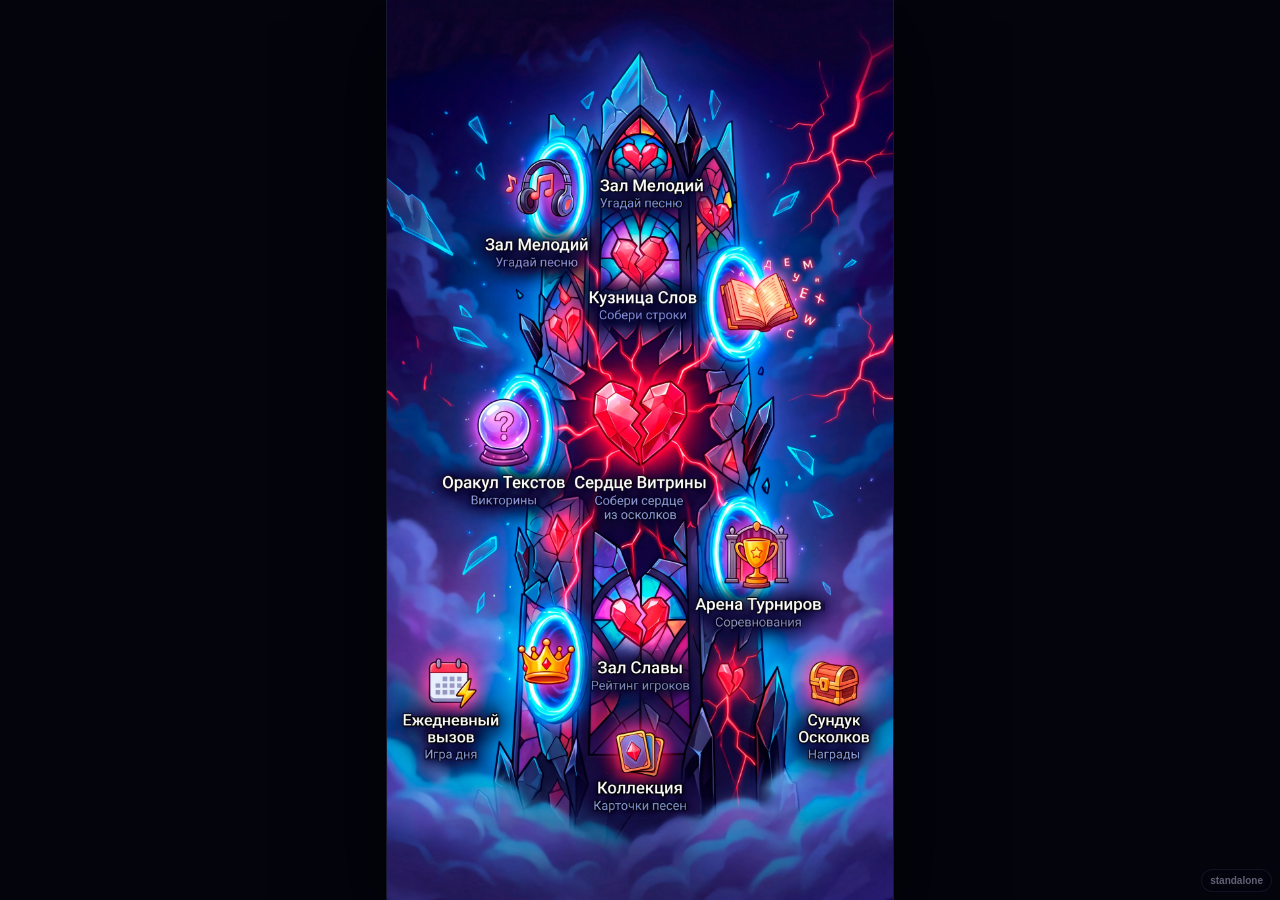
==== commit 477012cb: "Update index.html" ====
--- a/index.html
+++ b/index.html
@@ -9,30 +9,29 @@
   <meta name="description" content="Музыкальный игровой центр Витрина Разбита">
   <link rel="stylesheet" href="./styles.css">
 </head>
-<body data-mode="lobby">
+<body data-mode="play">
   <main class="bt-app" id="app">
     <section class="bt-scene" id="scene" aria-label="Башня Витрины">
+      
+      <!-- Верхнее меню теперь привязано к экрану, а не к картинке башни -->
+      <header class="bt-topbar" aria-label="Профиль Game Center">
+        <div class="bt-title">
+          <h1>Башня Витрины</h1>
+          <p>Музыкальный игровой центр</p>
+        </div>
+        <div class="bt-profile">
+          <div class="bt-shards">
+            <span class="bt-shard-icon">♦</span>
+            <b id="shards-count">1250</b>
+            <small>осколков</small>
+          </div>
+          <div class="bt-avatar" id="avatar-box">👤</div>
+        </div>
+      </header>
+
+      <!-- Мир (сама картинка и кликабельные зоны) -->
       <div class="bt-world" id="world">
         <img class="bt-bg" id="bg-image" src="./assets/tower/bg.webp" alt="Башня Витрины" decoding="async" fetchpriority="high">
-
-        <header class="bt-topbar" aria-label="Профиль Game Center">
-          <div class="bt-title">
-            <h1>Башня Витрины</h1>
-            <p>Музыкальный игровой центр</p>
-          </div>
-          <div class="bt-profile">
-            <div class="bt-shards">
-              <span class="bt-shard-icon">♦</span>
-              <b id="shards-count">1250</b>
-              <small>осколков</small>
-            </div>
-            <div class="bt-avatar" id="avatar-box">👤</div>
-          </div>
-        </header>
-
-        <button class="bt-enter-game" type="button" id="enter-game">
-          <span>Войти</span>
-        </button>
 
         <button class="bt-hotspot hotspot-melody" type="button" data-door="melody" aria-label="Зал Мелодий"></button>
         <button class="bt-hotspot hotspot-words" type="button" data-door="words" aria-label="Кузница Слов"></button>
@@ -43,26 +42,27 @@
         <button class="bt-hotspot hotspot-daily" type="button" data-door="daily" aria-label="Ежедневный вызов"></button>
         <button class="bt-hotspot hotspot-chest" type="button" data-door="chest" aria-label="Сундук Осколков"></button>
         <button class="bt-hotspot hotspot-collection" type="button" data-door="collection" aria-label="Коллекция"></button>
+      </div>
 
-        <footer class="bt-nav" aria-label="Навигация Game Center">
-          <button class="bt-nav-item nav-exit" type="button" id="exit-game" aria-label="Выход">
-            <span>↩</span>
-            <b>Выход</b>
-          </button>
-          <button class="bt-nav-item" type="button" data-door="nav:tournaments" aria-label="Турниры">
-            <span>🏆</span>
-            <b>Турниры</b>
-          </button>
-          <button class="bt-nav-item" type="button" data-door="nav:friends" aria-label="Друзья">
-            <span>👥</span>
-            <b>Друзья</b>
-          </button>
-          <button class="bt-nav-item" type="button" data-door="nav:profile" aria-label="Профиль">
-            <span>●</span>
-            <b>Профиль</b>
-          </button>
-        </footer>
-      </div>
+      <!-- Нижнее меню привязано к низу экрана -->
+      <footer class="bt-nav" aria-label="Навигация Game Center">
+        <button class="bt-nav-item nav-exit" type="button" id="exit-game" aria-label="Выход">
+          <span>↩</span>
+          <b>Выход</b>
+        </button>
+        <button class="bt-nav-item is-active" type="button" data-tab="tower" id="nav-tower" aria-label="Башня">
+          <span>🏰</span>
+          <b>Башня</b>
+        </button>
+        <button class="bt-nav-item" type="button" data-tab="friends" id="nav-friends" aria-label="Друзья">
+          <span>👥</span>
+          <b>Друзья</b>
+        </button>
+        <button class="bt-nav-item" type="button" data-door="nav:profile" aria-label="Профиль">
+          <span>●</span>
+          <b>Профиль</b>
+        </button>
+      </footer>
 
       <div class="bt-bridge-pill" id="bridge-pill">bridge: wait</div>
       <div class="bt-toast" id="toast" hidden></div>
--- a/styles.css
+++ b/styles.css
@@ -428,6 +428,233 @@
   }
 }
 
+.bt-panel{
+  position:absolute;
+  left:10px;
+  right:10px;
+  top:84px;
+  bottom:calc(86px + env(safe-area-inset-bottom));
+  z-index:28;
+  overflow:auto;
+  padding:12px;
+  border-radius:24px;
+  background:linear-gradient(180deg,rgba(9,11,34,.96),rgba(5,7,20,.98));
+  border:1px solid rgba(123,130,210,.34);
+  box-shadow:0 20px 60px rgba(0,0,0,.58),inset 0 0 28px rgba(37,232,255,.05);
+  backdrop-filter:blur(10px);
+  -webkit-overflow-scrolling:touch;
+}
+
+.bt-panel[hidden]{
+  display:none;
+}
+
+.bt-panel-head{
+  display:flex;
+  align-items:center;
+  gap:10px;
+  margin-bottom:12px;
+}
+
+.bt-panel-back{
+  width:42px;
+  height:42px;
+  flex-shrink:0;
+  border:1px solid rgba(255,255,255,.12);
+  border-radius:14px;
+  background:rgba(255,255,255,.06);
+  color:#fff;
+  font-size:34px;
+  line-height:1;
+  cursor:pointer;
+}
+
+.bt-panel-head h2{
+  margin:0;
+  font-size:24px;
+  line-height:1;
+  font-weight:950;
+}
+
+.bt-panel-head p{
+  margin:4px 0 0;
+  color:var(--bt-muted);
+  font-size:12px;
+  line-height:1.25;
+}
+
+.bt-games-list{
+  display:grid;
+  gap:10px;
+}
+
+.bt-game-card{
+  width:100%;
+  min-height:118px;
+  display:grid;
+  grid-template-columns:58px 1fr auto;
+  align-items:center;
+  gap:12px;
+  border:1px solid rgba(255,255,255,.1);
+  border-radius:20px;
+  padding:12px;
+  background:
+    radial-gradient(circle at 10% 10%,rgba(255,49,89,.22),transparent 38%),
+    linear-gradient(135deg,rgba(255,49,89,.13),rgba(37,232,255,.06)),
+    rgba(16,20,50,.92);
+  color:#fff;
+  text-align:left;
+  cursor:pointer;
+  box-shadow:0 12px 28px rgba(0,0,0,.28);
+}
+
+.bt-game-card:active{
+  transform:scale(.985);
+}
+
+.bt-game-card-soon{
+  opacity:.58;
+  cursor:default;
+}
+
+.bt-game-icon{
+  width:58px;
+  height:58px;
+  border-radius:18px;
+  display:grid;
+  place-items:center;
+  background:linear-gradient(135deg,rgba(255,49,89,.92),rgba(124,77,255,.74));
+  font-size:30px;
+  box-shadow:0 0 24px rgba(255,49,89,.22);
+}
+
+.bt-game-info{
+  min-width:0;
+}
+
+.bt-game-info h3{
+  margin:0 0 5px;
+  font-size:18px;
+  font-weight:950;
+}
+
+.bt-game-info p{
+  margin:0;
+  color:#c6cbed;
+  font-size:12px;
+  line-height:1.3;
+}
+
+.bt-game-tags{
+  display:flex;
+  flex-wrap:wrap;
+  gap:5px;
+  margin-top:8px;
+}
+
+.bt-game-tags span{
+  padding:3px 7px;
+  border-radius:999px;
+  background:rgba(37,232,255,.1);
+  border:1px solid rgba(37,232,255,.18);
+  color:#bff8ff;
+  font-size:10px;
+  font-weight:900;
+  text-transform:uppercase;
+}
+
+.bt-game-arrow{
+  color:#fff;
+  font-size:30px;
+  opacity:.72;
+}
+
+@media(max-width:430px){
+  .bt-panel{
+    left:8px;
+    right:8px;
+    top:78px;
+    bottom:calc(82px + env(safe-area-inset-bottom));
+    border-radius:20px;
+  }
+
+  .bt-game-card{
+    grid-template-columns:50px 1fr auto;
+    gap:10px;
+    padding:10px;
+  }
+
+  .bt-game-icon{
+    width:50px;
+    height:50px;
+    border-radius:16px;
+    font-size:26px;
+  }
+}
+
+.bt-game-host{
+  position:absolute;
+  inset:0;
+  z-index:35;
+  display:flex;
+  flex-direction:column;
+  background:#03040c;
+}
+
+.bt-game-host[hidden]{
+  display:none;
+}
+
+.bt-game-host-bar{
+  height:58px;
+  flex-shrink:0;
+  display:flex;
+  align-items:center;
+  gap:10px;
+  padding:8px 10px;
+  padding-top:max(8px,env(safe-area-inset-top));
+  background:rgba(8,10,31,.98);
+  border-bottom:1px solid rgba(123,130,210,.34);
+}
+
+.bt-game-host-back{
+  width:42px;
+  height:42px;
+  flex-shrink:0;
+  border:1px solid rgba(255,255,255,.12);
+  border-radius:14px;
+  background:rgba(255,255,255,.06);
+  color:#fff;
+  font-size:34px;
+  line-height:1;
+  cursor:pointer;
+}
+
+.bt-game-host-bar b{
+  display:block;
+  font-size:15px;
+  line-height:1;
+  font-weight:950;
+}
+
+.bt-game-host-bar small{
+  display:block;
+  margin-top:3px;
+  color:var(--bt-muted);
+  font-size:11px;
+  line-height:1;
+  font-weight:800;
+}
+
+.bt-game-frame{
+  display:block;
+  width:100%;
+  flex:1;
+  min-height:0;
+  border:0;
+  background:#03040c;
+}
+
 @media(prefers-reduced-motion:reduce){
   .bt-enter-game,
   .bt-toast:not([hidden]),
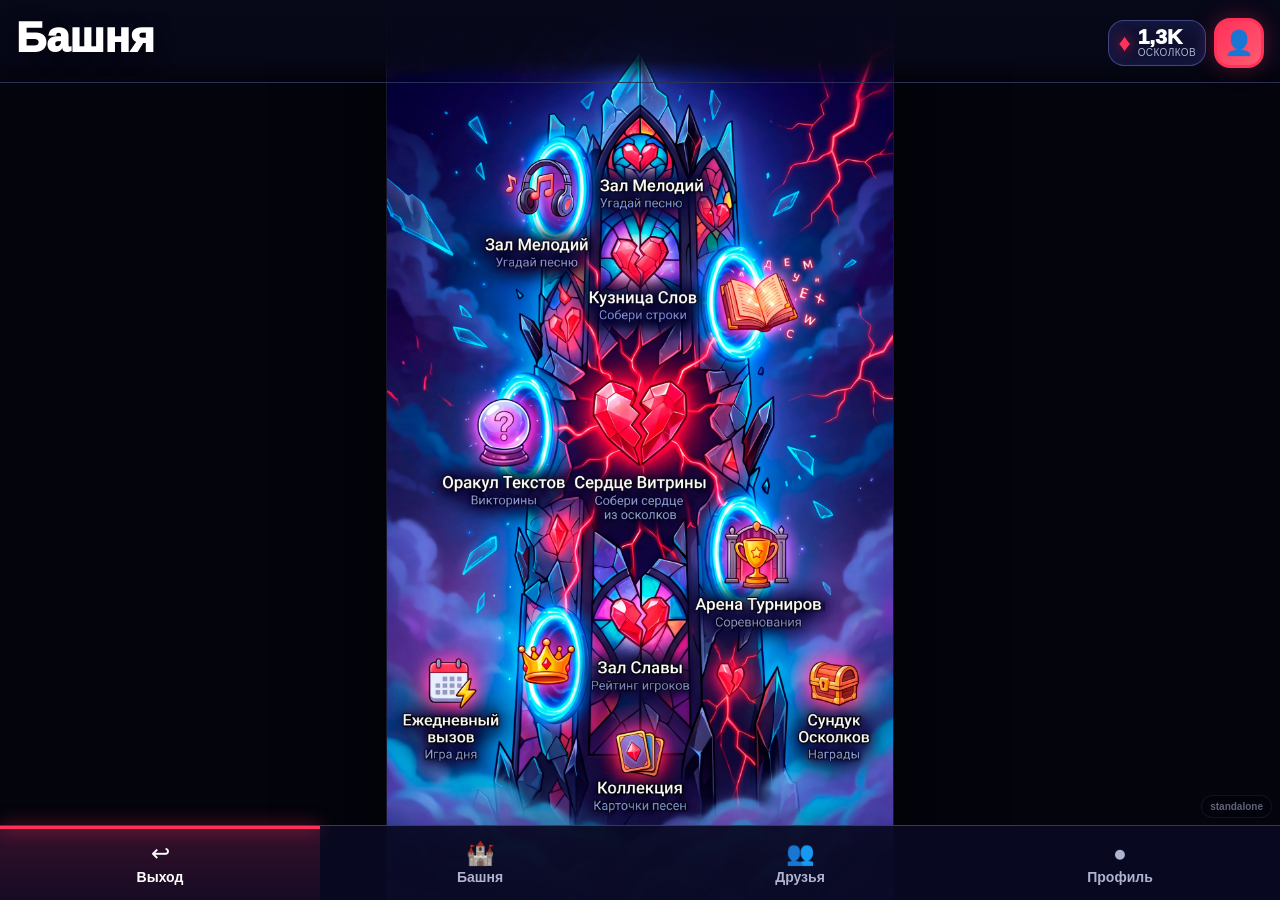
==== commit 77fcfa3e: "Update index.html" ====
--- a/index.html
+++ b/index.html
@@ -16,8 +16,7 @@
       <!-- Верхнее меню теперь привязано к экрану, а не к картинке башни -->
       <header class="bt-topbar" aria-label="Профиль Game Center">
         <div class="bt-title">
-          <h1>Башня Витрины</h1>
-          <p>Музыкальный игровой центр</p>
+          <h1>Башня</h1>
         </div>
         <div class="bt-profile">
           <div class="bt-shards">
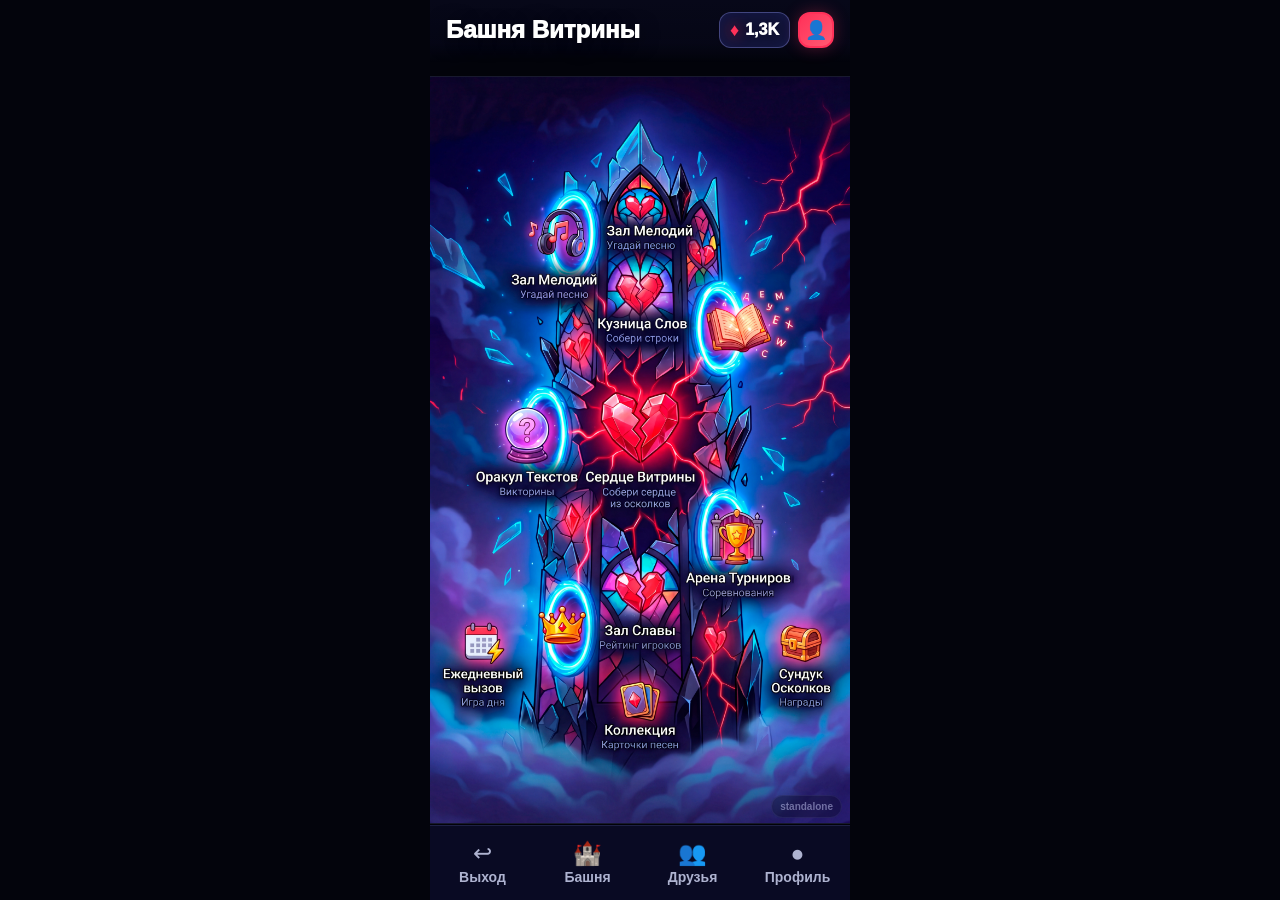
==== commit bae3312c: "Update index.html" ====
--- a/index.html
+++ b/index.html
@@ -16,7 +16,7 @@
       <!-- Верхнее меню теперь привязано к экрану, а не к картинке башни -->
       <header class="bt-topbar" aria-label="Профиль Game Center">
         <div class="bt-title">
-          <h1>Башня</h1>
+          <h1>Башня Витрины</h1>
         </div>
         <div class="bt-profile">
           <div class="bt-shards">
--- a/styles.css
+++ b/styles.css
@@ -47,6 +47,10 @@
   touch-action:pan-y;
   user-select:none;
   isolation:isolate;
+  width:100%;
+  max-width:420px;
+  margin:0 auto;
+  position:relative;
 }
 
 body[data-mode="play"] .bt-scene{
@@ -86,12 +90,12 @@
   top:0;
   z-index:20;
   display:flex;
-  align-items:flex-start;
+  align-items:center;
   justify-content:space-between;
   gap:10px;
-  padding:18px 16px 14px;
-  background:linear-gradient(180deg,rgba(7,8,25,.96),rgba(7,8,25,.86) 74%,rgba(7,8,25,0));
-  border-bottom:1px solid rgba(123,130,210,.32);
+  padding:calc(12px + env(safe-area-inset-top)) 16px 14px;
+  background:linear-gradient(180deg,rgba(7,8,25,1),rgba(7,8,25,.8) 70%,transparent);
+  border-bottom:none;
   opacity:0;
   pointer-events:none;
   transform:translateY(-8px);
@@ -110,17 +114,10 @@
 
 .bt-title h1{
   margin:0;
-  font-size:clamp(26px,8vw,42px);
-  line-height:.96;
+  font-size:24px;
+  line-height:1;
   font-weight:950;
   text-shadow:0 4px 18px rgba(0,0,0,.5);
-}
-
-.bt-title p{
-  margin:6px 0 0;
-  color:var(--bt-muted);
-  font-size:clamp(14px,4vw,19px);
-  line-height:1.1;
 }
 
 .bt-profile{
@@ -131,53 +128,47 @@
 }
 
 .bt-shards{
-  min-width:96px;
-  min-height:46px;
+  min-width:auto;
+  min-height:36px;
   display:grid;
   grid-template-columns:auto auto;
-  grid-template-rows:auto auto;
   align-items:center;
-  column-gap:7px;
-  padding:7px 9px;
-  border-radius:16px;
+  column-gap:6px;
+  padding:4px 10px;
+  border-radius:12px;
   background:rgba(19,21,58,.74);
   border:1px solid rgba(111,119,200,.52);
   box-shadow:inset 0 0 18px rgba(55,74,185,.2);
 }
 
 .bt-shard-icon{
-  grid-row:1 / 3;
   color:var(--bt-red);
-  font-size:24px;
+  font-size:18px;
   line-height:1;
   text-shadow:0 0 14px rgba(255,49,89,.75);
 }
 
 .bt-shards b{
-  font-size:21px;
-  line-height:.9;
+  font-size:16px;
+  line-height:1;
   font-weight:950;
 }
 
 .bt-shards small{
-  color:var(--bt-muted);
-  font-size:10px;
-  line-height:1;
-  text-transform:uppercase;
-  letter-spacing:.04em;
+  display:none;
 }
 
 .bt-avatar{
-  width:50px;
-  height:50px;
-  border-radius:16px;
+  width:36px;
+  height:36px;
+  border-radius:12px;
   display:grid;
   place-items:center;
   overflow:hidden;
   background:linear-gradient(135deg,#ff3159,#ff5a72);
-  border:3px solid #ff3159;
-  box-shadow:0 0 22px rgba(255,49,89,.3);
-  font-size:24px;
+  border:2px solid #ff3159;
+  box-shadow:0 0 16px rgba(255,49,89,.3);
+  font-size:18px;
 }
 
 .bt-avatar img{
@@ -284,10 +275,10 @@
   z-index:22;
   display:grid;
   grid-template-columns:repeat(4,1fr);
-  min-height:74px;
+  min-height:64px;
   padding-bottom:env(safe-area-inset-bottom);
-  background:rgba(9,10,35,.93);
-  border-top:1px solid rgba(111,119,200,.42);
+  background:#090a23;
+  border-top:1px solid rgba(111,119,200,.2);
   opacity:0;
   pointer-events:none;
   transform:translateY(10px);
@@ -332,19 +323,13 @@
 }
 
 .bt-nav-item.nav-exit{
+  color:var(--bt-muted);
+  background:transparent;
+}
+
+.bt-nav-item.nav-exit:active{
+  background:rgba(255,49,89,.15);
   color:#fff;
-  background:linear-gradient(180deg,rgba(255,49,89,.18),rgba(255,49,89,.06));
-}
-
-.bt-nav-item.nav-exit::before{
-  content:"";
-  position:absolute;
-  left:0;
-  right:0;
-  top:0;
-  height:3px;
-  background:var(--bt-red);
-  box-shadow:0 0 18px var(--bt-red);
 }
 
 .bt-bridge-pill{
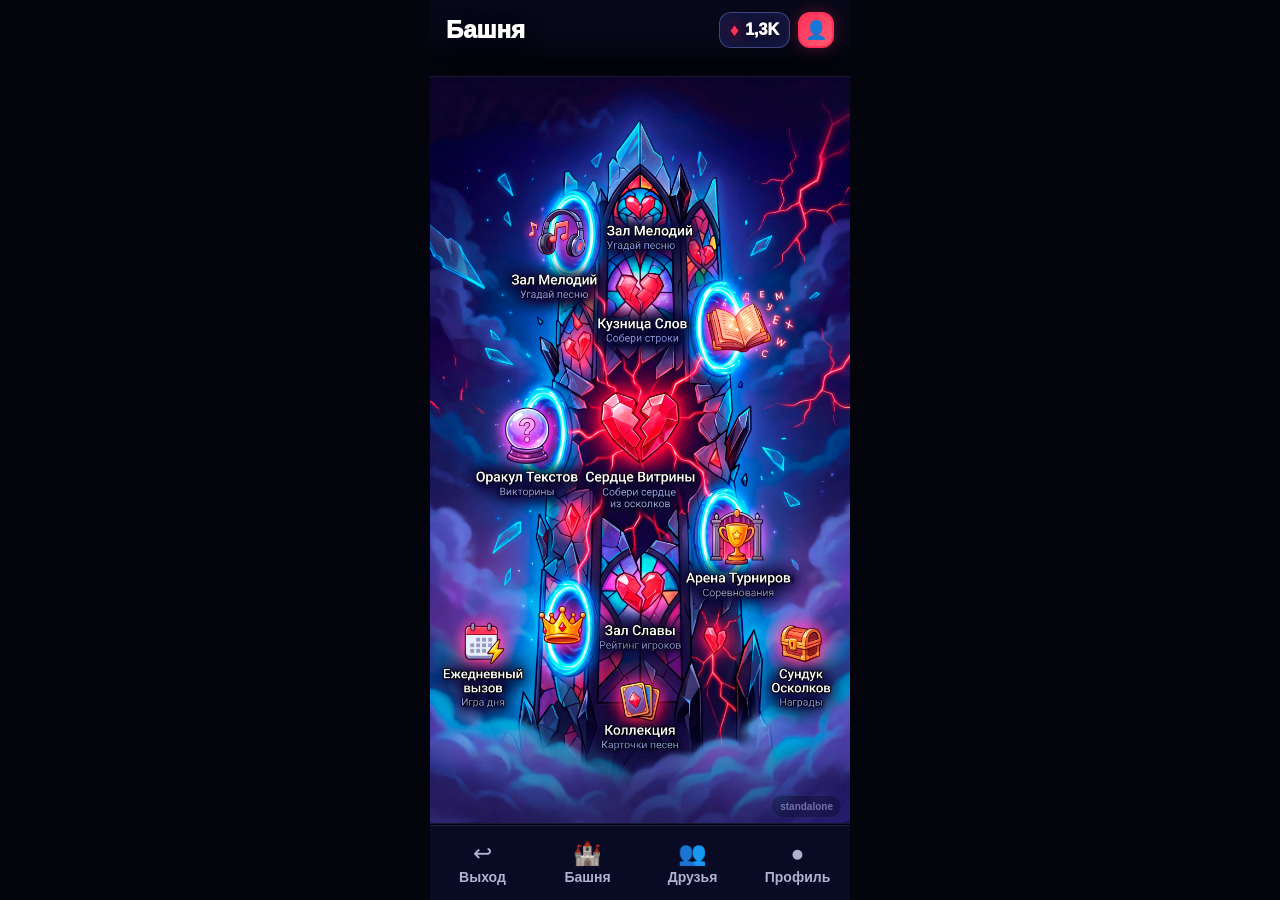
==== commit cd82476e: "Update index.html" ====
--- a/index.html
+++ b/index.html
@@ -5,18 +5,18 @@
   <meta name="viewport" content="width=device-width,initial-scale=1,viewport-fit=cover">
   <meta name="color-scheme" content="dark">
   <meta name="theme-color" content="#07091a">
-  <title>Башня Витрины · Game Center</title>
+  <title>Башня · Game Center</title>
   <meta name="description" content="Музыкальный игровой центр Витрина Разбита">
   <link rel="stylesheet" href="./styles.css">
 </head>
 <body data-mode="play">
   <main class="bt-app" id="app">
-    <section class="bt-scene" id="scene" aria-label="Башня Витрины">
+    <section class="bt-scene" id="scene" aria-label="Башня">
       
       <!-- Верхнее меню теперь привязано к экрану, а не к картинке башни -->
       <header class="bt-topbar" aria-label="Профиль Game Center">
         <div class="bt-title">
-          <h1>Башня Витрины</h1>
+          <h1>Башня</h1>
         </div>
         <div class="bt-profile">
           <div class="bt-shards">
@@ -30,7 +30,7 @@
 
       <!-- Мир (сама картинка и кликабельные зоны) -->
       <div class="bt-world" id="world">
-        <img class="bt-bg" id="bg-image" src="./assets/tower/bg.webp" alt="Башня Витрины" decoding="async" fetchpriority="high">
+        <img class="bt-bg" id="bg-image" src="./assets/tower/bg.webp" alt="Башня" decoding="async" fetchpriority="high">
 
         <button class="bt-hotspot hotspot-melody" type="button" data-door="melody" aria-label="Зал Мелодий"></button>
         <button class="bt-hotspot hotspot-words" type="button" data-door="words" aria-label="Кузница Слов"></button>
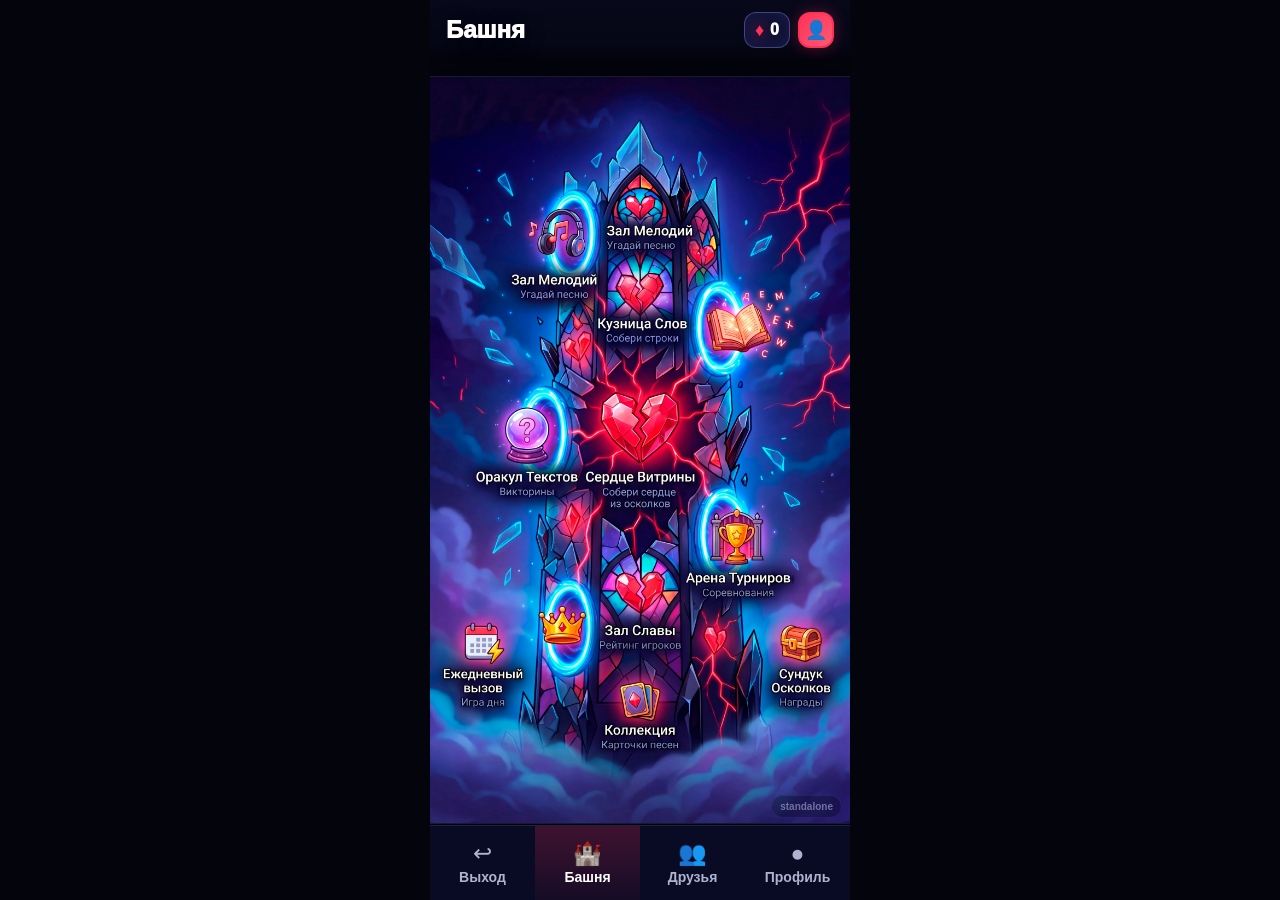
==== commit 9a8ab48a: "Update index.html" ====
--- a/index.html
+++ b/index.html
@@ -21,7 +21,7 @@
         <div class="bt-profile">
           <div class="bt-shards">
             <span class="bt-shard-icon">♦</span>
-            <b id="shards-count">1250</b>
+            <b id="shards-count">0</b>
             <small>осколков</small>
           </div>
           <div class="bt-avatar" id="avatar-box">👤</div>
--- a/styles.css
+++ b/styles.css
@@ -332,6 +332,11 @@
   color:#fff;
 }
 
+.bt-nav-item.is-active{
+  color:#fff;
+  background:linear-gradient(180deg,rgba(255,49,89,.22),rgba(255,49,89,.05));
+}
+
 .bt-bridge-pill{
   position:absolute;
   right:8px;
